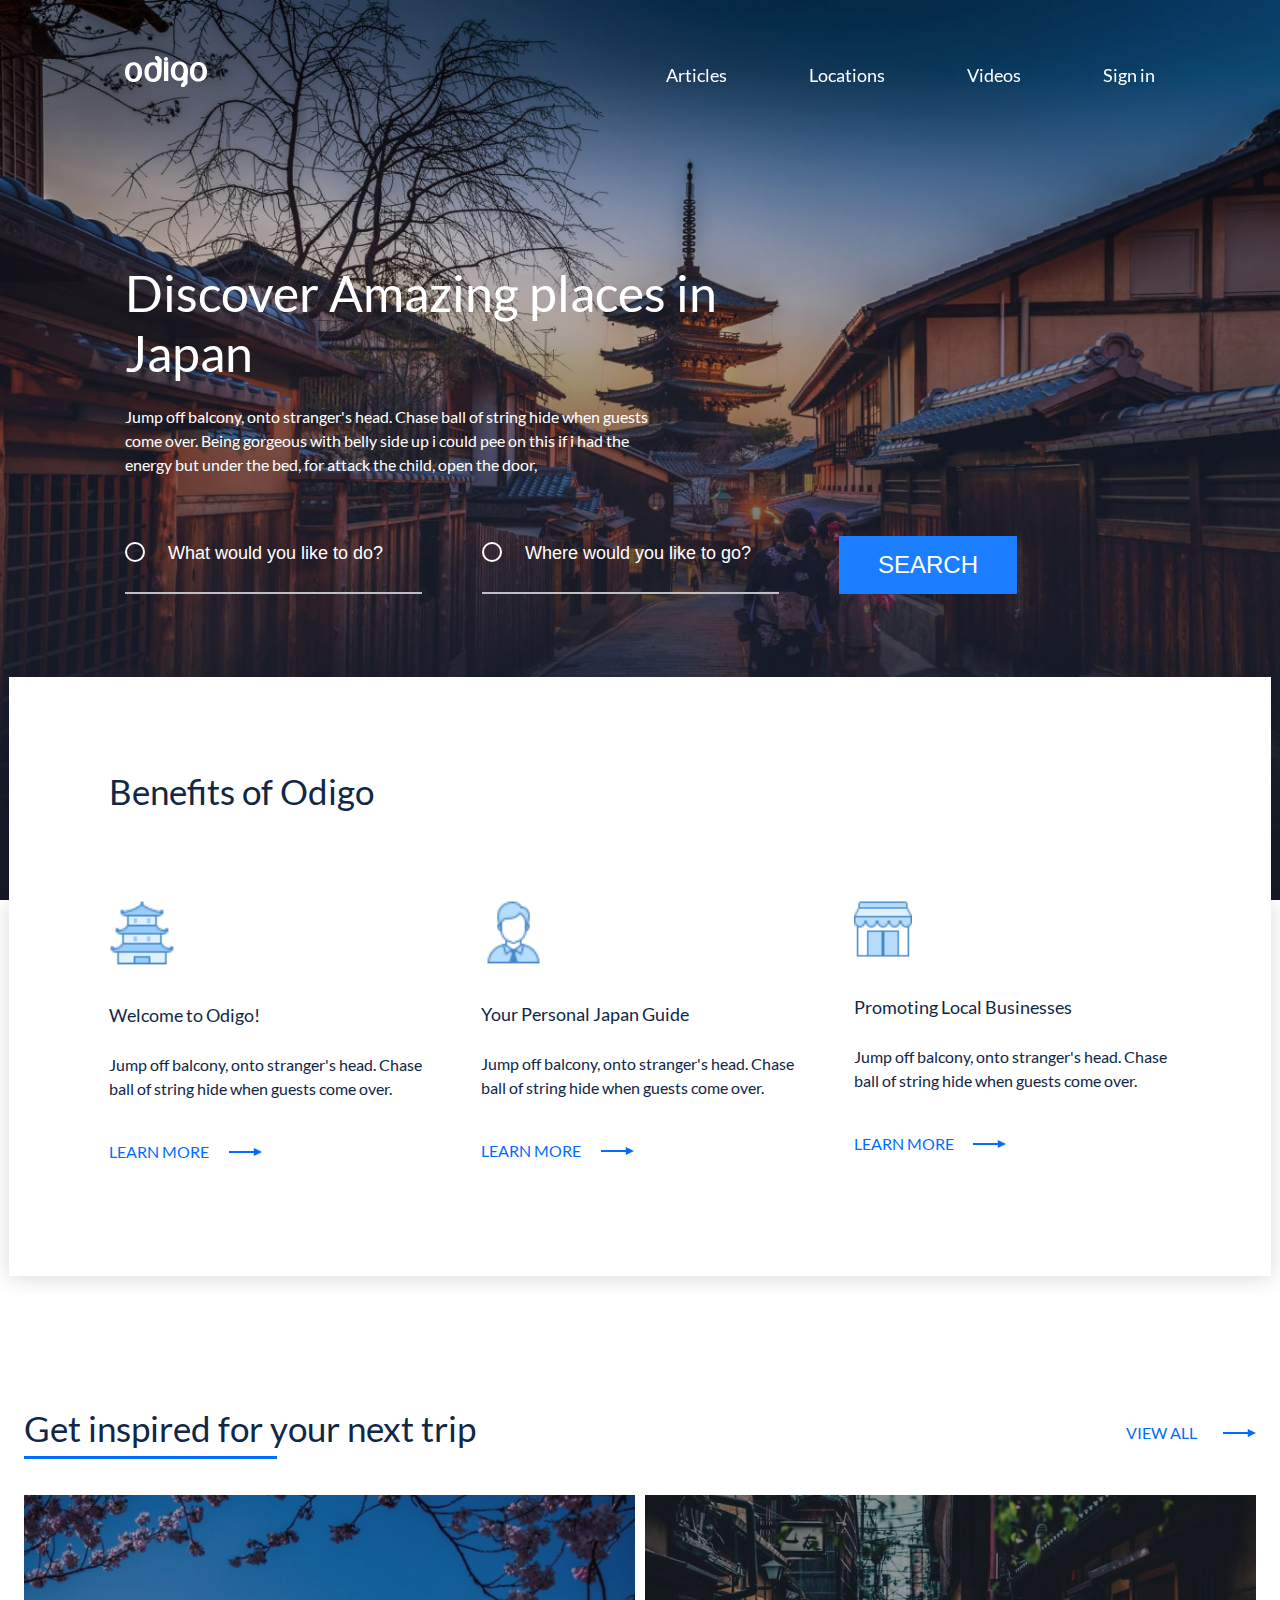
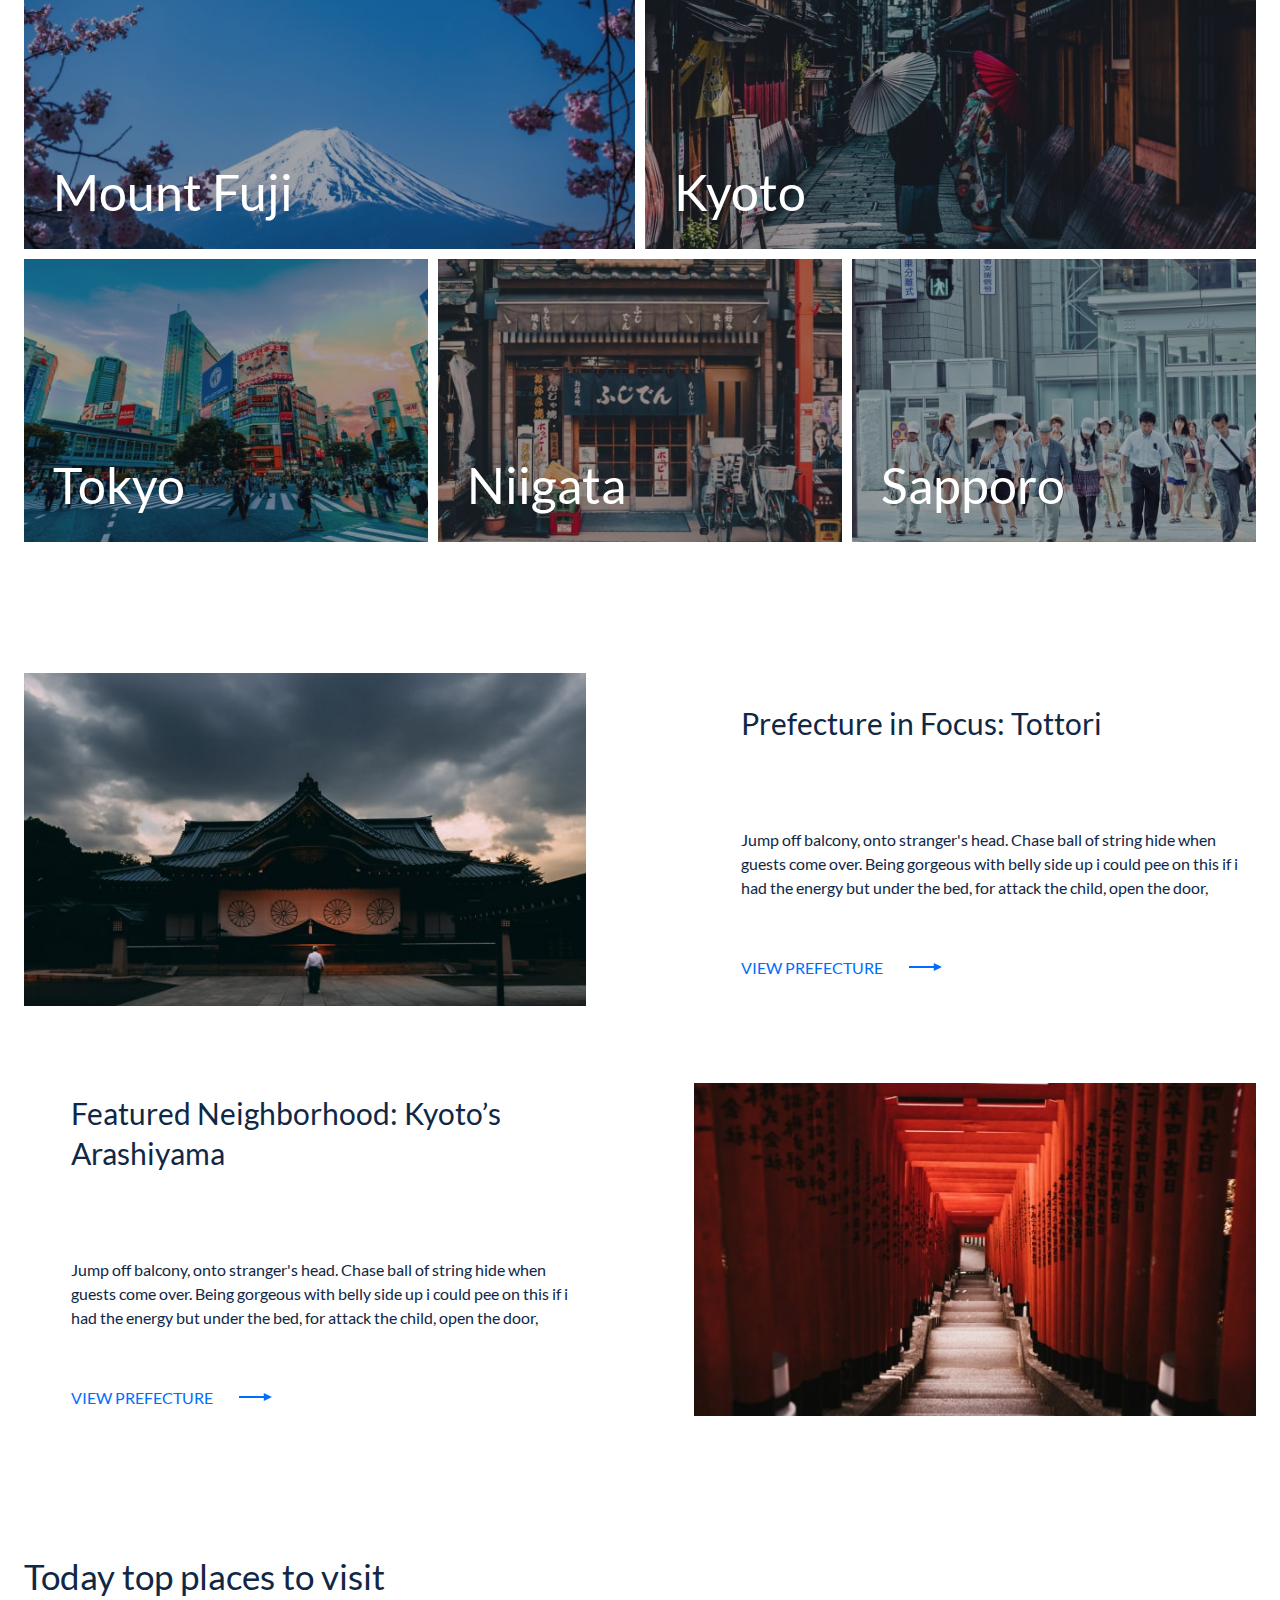
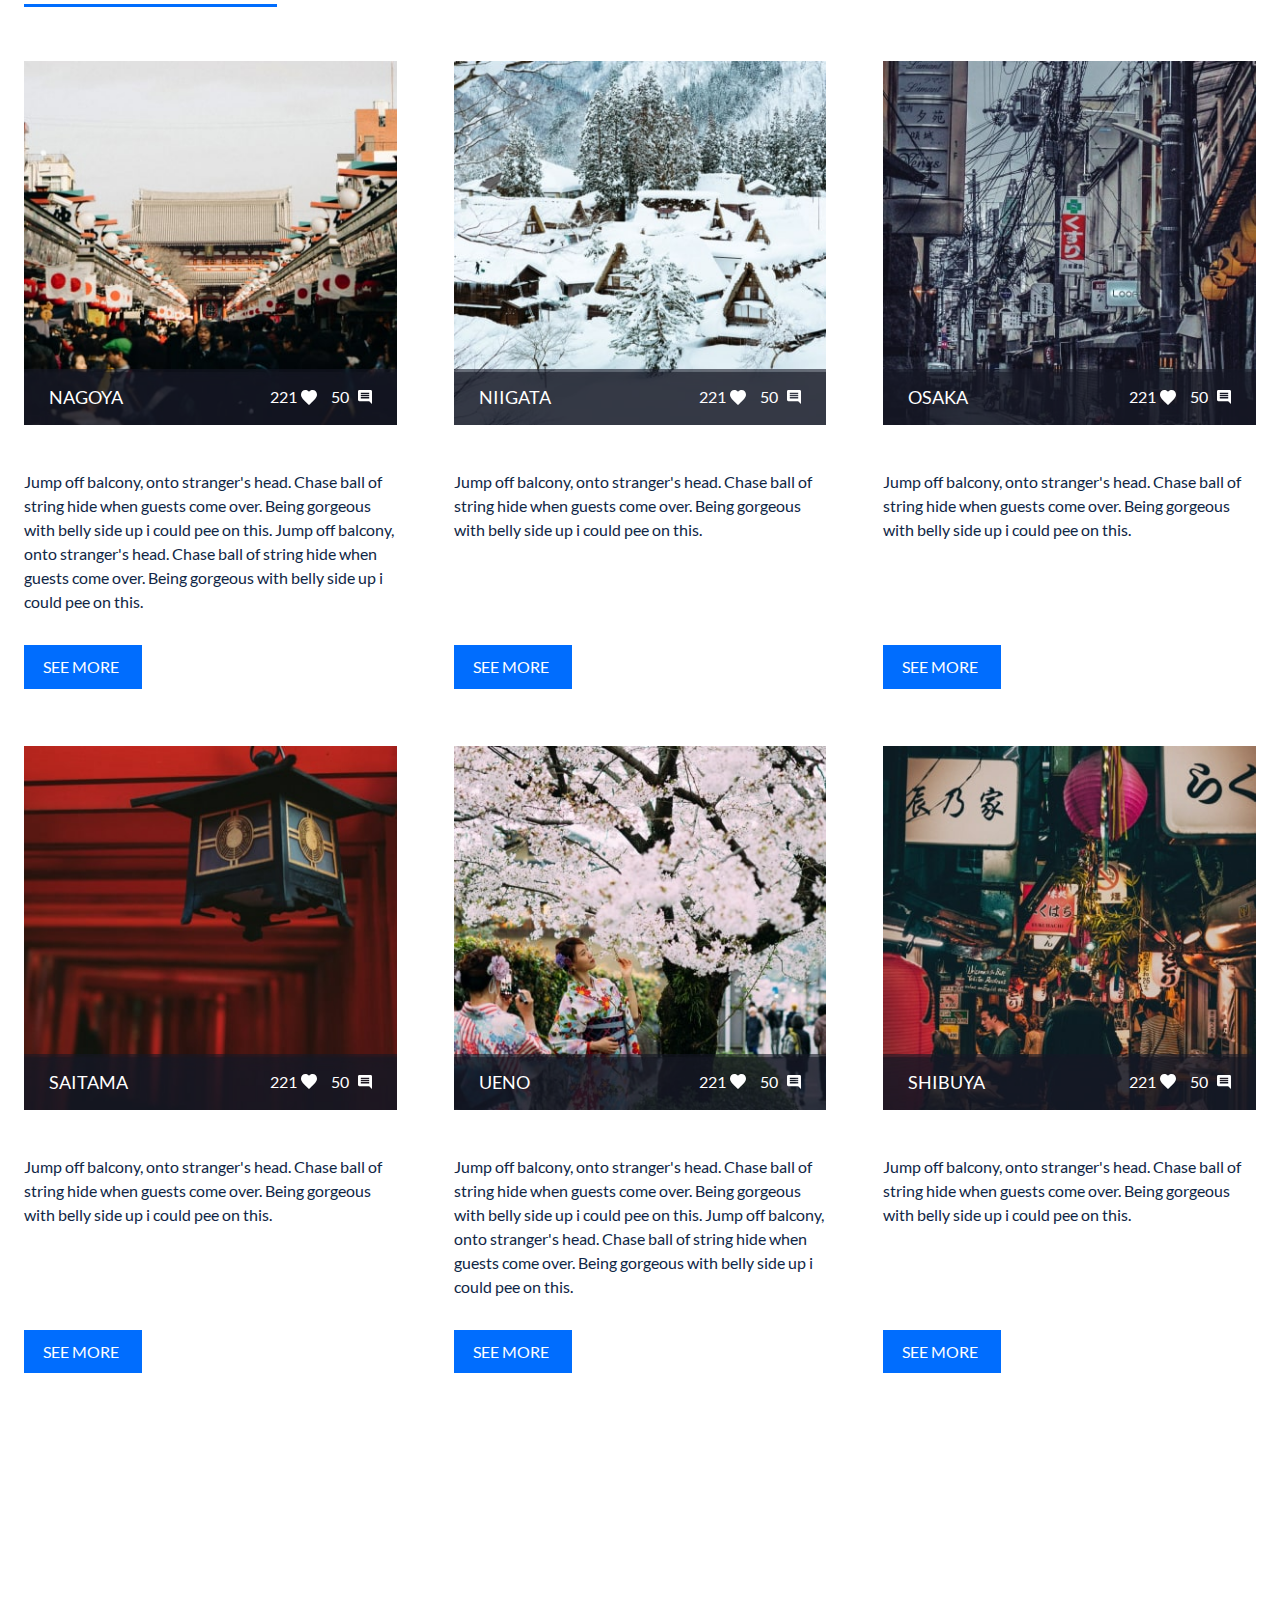
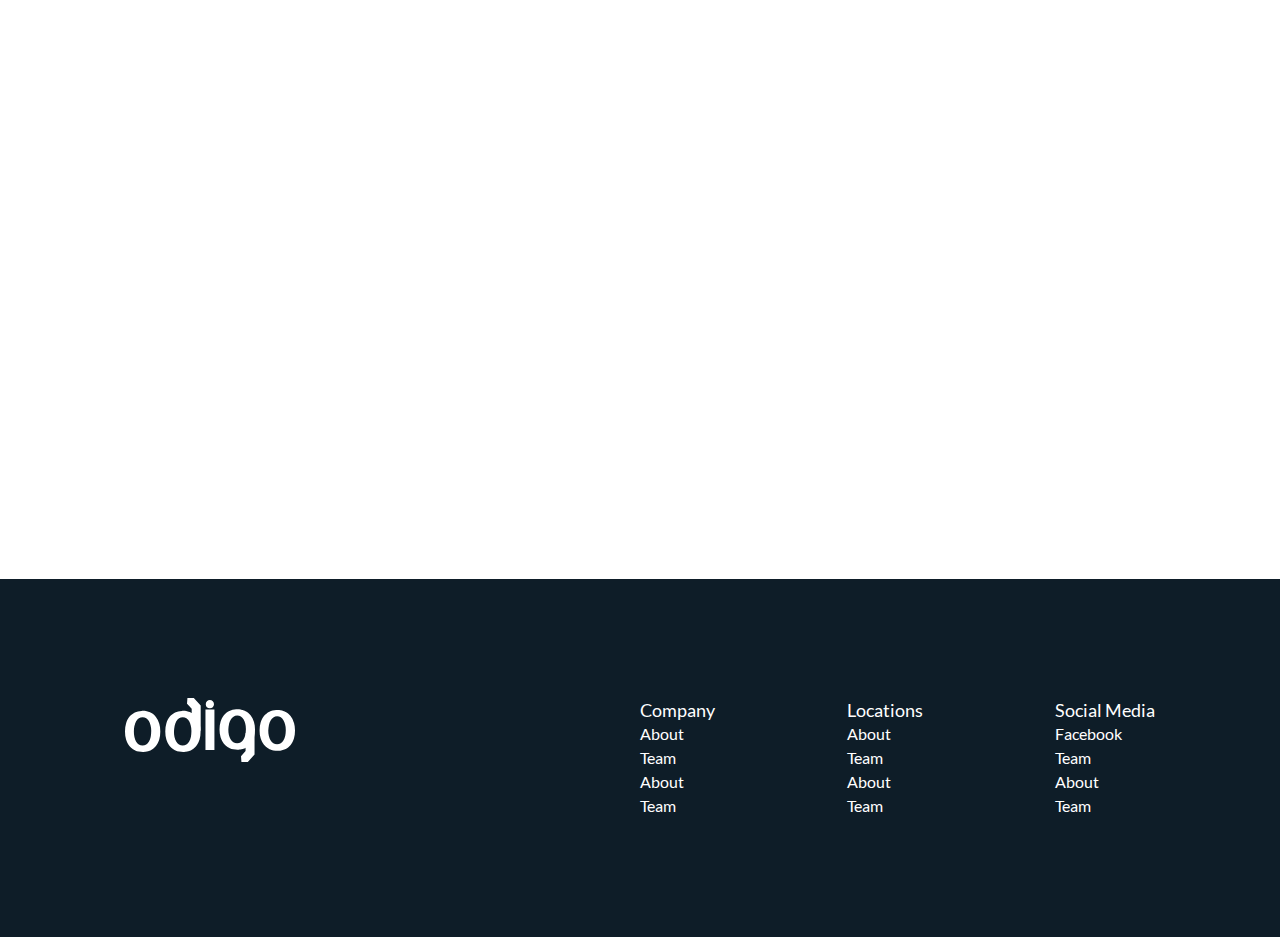
==== index.html @ 53d10616 "first" ====
<!DOCTYPE html>
<html lang="en">
<head>
    <meta charset="UTF-8">
    <meta name="viewport" content="width=device-width, initial-scale=1.0">
    <title>Discover Amazing places in Japan</title>
    <link rel="stylesheet" href="./css/style.css">
</head>
<body>
    <!-- Header start -->
    <header class="header">
        <div class="wrapper">
            <div class="header__wrapper">
                <div class="header__logo">
                    <a href="/" class="header__logo-link">
                        <img src="./img/svg/odigo-logo.svg" alt="Discover Amazing places in Japan" class="header__logo-pic">
                    </a>
                </div>
    
                <nav class="header__nav">
                    <ul class="header__list">
                        <li class="header__item">
                            <a href="#articles" class="header__link js-scroll">Articles</a>
                        </li>
                        <li class="header__item">
                            <a href="#locations" class="header__link js-scroll">Locations</a>
                        </li>
                        <li class="header__item">
                            <a href="#videos" class="header__link js-scroll">Videos</a>
                        </li>
                        <li class="header__item">
                            <a href="#sign-in" class="header__link js-scroll">Sign in</a>
                        </li>
					</ul>
					<div class="header__nav-close">
						<span class="header__nav-close-line"></span>
						<span class="header__nav-close-line"></span>
					</div>
				</nav>
				<div class="header__burger burger">
					<span class="burger__line burger__line_first"></span>
					<span class="burger__line burger__line_second"></span>
					<span class="burger__line burger__line_third"></span>
				</div>
            </div>
        </div>
    </header>
    <!-- Header end -->


    <main class="main">
        <!-- Intro start -->
        <section class="intro" id="sign-in">
            <div class="wrapper">
                <h1 class="intro__title">
                    Discover Amazing places in Japan
                </h1>
                <p class="intro__subtitle">
                    Jump off balcony, onto stranger's head. Chase ball of string hide when guests come over. Being gorgeous with belly side up i could pee on this if i had the energy but under the bed, for attack the child, open the door, 
                </p>
                <form class="search-form">
                    <fieldset class="serach-form__wrap">
                        <p class="search-form__info">
                            <input type="text" name="user-like-to-do" class="search-form__field" placeholder="What would you like to do?">
                            <input type="text" name="user-like-to-do" class="search-form__field" placeholder="Where would you like to go?">
                            <button type="submit" class="search-form__submit">search</button>
                        </p>
                    </fieldset>
                </form>
            </div>
        </section>
        <!-- Intro end -->
        
        <!-- Benefits start -->        
        <section class="benefits">
            <div class="benefits__wrap">
                <h2 class="benefits__title">
                    Benefits of Odigo
                </h2>
                <div class="benefits__cards">
                    <div class="benefits__card">
                        <div class="benefits__card-pic">
                            <img src="./img/svg/church-ico.svg" alt="Welcome to Odigo!" class="benefits__card-thumb">
                        </div>
                        <h3 class="benefits__card-title">
                            Welcome to Odigo!
                        </h3>
                        <p class="benefits__card-desc">
                            Jump off balcony, onto stranger's head. Chase ball of string hide when guests come over.
                        </p>
                        <a href="#!" class="benefits__card-more">
                            LEARN MORE
                        </a>
                    </div>
                    <div class="benefits__card">
                        <div class="benefits__card-pic">
                            <img src="./img/svg/person-ico.svg" alt="Your Personal Japan Guide" class="benefits__card-thumb">
                        </div>
                        <h3 class="benefits__card-title">
                            Your Personal Japan Guide
                        </h3>
                        <p class="benefits__card-desc">
                            Jump off balcony, onto stranger's head. Chase ball of string hide when guests come over.
                        </p>
                        <a href="#!" class="benefits__card-more">
                            LEARN MORE
                        </a>
                    </div>
                    <div class="benefits__card">
                        <div class="benefits__card-pic">
                            <img src="./img/svg/building-ico.svg" alt="Promoting Local Businesses" class="benefits__card-thumb">
                        </div>
                        <h3 class="benefits__card-title">
                                Promoting Local Businesses
                        </h3>
                        <p class="benefits__card-desc">
                                Jump off balcony, onto stranger's head. Chase ball of string hide when guests come over.
                        </p>
                        <a href="#!" class="benefits__card-more">
                            LEARN MORE
                        </a>
                    </div>
                </div>
            </div>
        </section>
        <!-- Benefits end -->   
        
        <!-- Places start -->  
        <section class="places">
            <div class="wrapper-full">
                <div class="places__caption">
                    <h2 class="places__title section-title">
                        Get inspired for your next trip
                    </h2>
                    <a href="#!" class="places__view-all">VIEW ALL</a>
                </div>

                <div class="places__cards">

                    <div class="places__card places__card_size_lg">
                        <img src="./img/place-1-min.jpg" alt="Mount Fuji" class="places__card-pic places__card-pic_size_lg">
                        <h3 class="places__card-title">
                            Mount Fuji
                        </h3>
                        <a href="#!" class="places__card-link"></a>
                    </div>
                    
                    <div class="places__card places__card_size_lg">
                        <img src="./img/place-2-min.jpg" alt="Kyoto" class="places__card-pic places__card-pic_size_lg">
                        <h3 class="places__card-title">
                            Kyoto
                        </h3>
                        <a href="#!" class="places__card-link"></a>
                    </div>

                    <div class="places__card places__card_size_sm">
                        <img src="./img/place-3-min.jpg" alt="Tokyo" class="places__card-pic places__card-pic_size_sm">
                        <h3 class="places__card-title">
                            Tokyo
                        </h3>
                        <a href="#!" class="places__card-link"></a>
                    </div>

                    <div class="places__card places__card_size_sm">
                        <img src="./img/place-4-min.jpg" alt="Niigata" class="places__card-pic places__card-pic_size_sm">
                        <h3 class="places__card-title">
                            Niigata
                        </h3>
                        <a href="#!" class="places__card-link"></a>
                    </div>

                    <div class="places__card places__card_size_sm">
                        <img src="./img/place-5-min.jpg" alt="Sapporo" class="places__card-pic places__card-pic_size_sm">
                        <h3 class="places__card-title">
                            Sapporo
                        </h3>
                        <a href="#!" class="places__card-link"></a>
                    </div>

                </div>
            </div>
        </section>
        <!-- Places end --> 

        <!-- Tours start -->

        <div class="tours" id="articles">
            <div class="wrapper-full">

                <div class="tours__tour tour">
                    <div class="tour__pic">
                        <img src="./img/tour-1-min.jpg" alt="Prefecture in Focus: Tottori" class="tour__thumb">
                    </div>
                    <div class="tour__info">
                        <h3 class="tour__title">
                            Prefecture in Focus: Tottori
                        </h3>
                        <p class="tour__desc">
                            Jump off balcony, onto stranger's head. Chase ball of string hide when guests come over. Being gorgeous with belly side up i could pee on this if i had the energy but under the bed, for attack the child, open the door, 
                        </p>
                        <a href="#!" class="tour__more">VIEW PREFECTURE</a>
                    </div>
                </div>

                <div class="tours__tour tour">
                    <div class="tour__info">
                        <h3 class="tour__title">
                            Featured Neighborhood: Kyoto’s Arashiyama
                        </h3>
                        <p class="tour__desc">
                            Jump off balcony, onto stranger's head. Chase ball of string hide when guests come over. Being gorgeous with belly side up i could pee on this if i had the energy but under the bed, for attack the child, open the door, 
                        </p>
                        <a href="#!" class="tour__more">VIEW PREFECTURE</a>
                    </div>
                    <div class="tour__pic tour__pic_mob-first">
                        <img src="./img/tour-2-min.jpg" alt="Featured Neighborhood: Kyoto’s Arashiyama" class="tour__thumb">
                    </div>
                </div>

            </div>
        </div>

        <!-- Tours start -->

        <!-- Top start -->
        <section class="top" id="locations">
            <div class="wrapper-full">
                <h2 class="top__title section-title">
                    Today top places to visit
                </h2>

                <div class="top__cards">

                    <div class="top__card">
                        <div class="top__card-pic">
                            <img src="./img/top-pic-1-min.jpg" alt="NAGOYA" class="top__card-thumb">
                            <div class="top__card-stats">
                                <h3 class="top__card-title">
                                    NAGOYA
                                </h3>
                                <div class="top__card-likes">
                                    <span class="top__card-likes-value">
                                        221
                                    </span>
                                </div>
                                <div class="top__card-comments">
                                    <span class="top__card-comments-value">
                                        50
                                    </span>
                                </div>
                            </div>
                        </div>
                        <p class="top__card-desc">
                            Jump off balcony, onto stranger's head. Chase ball of string hide when guests come over. Being gorgeous with belly side up i could pee on this.
                            Jump off balcony, onto stranger's head. Chase ball of string hide when guests come over. Being gorgeous with belly side up i could pee on this.
                        </p>
                        <a href="#!" class="top__card-more">SEE MORE</a>
                    </div>

                    <div class="top__card">
                        <div class="top__card-pic">
                            <img src="./img/top-pic-2-min.jpg" alt="NIIGATA" class="top__card-thumb">
                            <div class="top__card-stats">
                                <h3 class="top__card-title">
                                    NIIGATA
                                </h3>
                                <div class="top__card-likes">
                                    <span class="top__card-likes-value">
                                        221
                                    </span>
                                </div>
                                <div class="top__card-comments">
                                    <span class="top__card-comments-value">
                                        50
                                    </span>
                                </div>
                            </div>
                        </div>
                        <p class="top__card-desc">
                            Jump off balcony, onto stranger's head. Chase ball of string hide when guests come over. Being gorgeous with belly side up i could pee on this.
                        </p>
                        <a href="#!" class="top__card-more">SEE MORE</a>
                    </div>

                    <div class="top__card">
                        <div class="top__card-pic">
                            <img src="./img/top-pic-3-min.jpg" alt="OSAKA" class="top__card-thumb">
                            <div class="top__card-stats">
                                <h3 class="top__card-title">
                                    OSAKA
                                </h3>
                                <div class="top__card-likes">
                                    <span class="top__card-likes-value">
                                        221
                                    </span>
                                </div>
                                <div class="top__card-comments">
                                    <span class="top__card-comments-value">
                                        50
                                    </span>
                                </div>
                            </div>
                        </div>
                        <p class="top__card-desc">
                            Jump off balcony, onto stranger's head. Chase ball of string hide when guests come over. Being gorgeous with belly side up i could pee on this.
                        </p>
                        <a href="#!" class="top__card-more">SEE MORE</a>
                    </div>

                    <div class="top__card">
                        <div class="top__card-pic">
                            <img src="./img/top-pic-4-min.jpg" alt="SAITAMA" class="top__card-thumb">
                            <div class="top__card-stats">
                                <h3 class="top__card-title">
                                    SAITAMA
                                </h3>
                                <div class="top__card-likes">
                                    <span class="top__card-likes-value">
                                        221
                                    </span>
                                </div>
                                <div class="top__card-comments">
                                    <span class="top__card-comments-value">
                                        50
                                    </span>
                                </div>
                            </div>
                        </div>
                        <p class="top__card-desc">
                            Jump off balcony, onto stranger's head. Chase ball of string hide when guests come over. Being gorgeous with belly side up i could pee on this.
                        </p>
                        <a href="#!" class="top__card-more">SEE MORE</a>
                    </div>

                    <div class="top__card">
                        <div class="top__card-pic">
                            <img src="./img/top-pic-5-min.jpg" alt="UENO" class="top__card-thumb">
                            <div class="top__card-stats">
                                <h3 class="top__card-title">
                                    UENO
                                </h3>
                                <div class="top__card-likes">
                                    <span class="top__card-likes-value">
                                        221
                                    </span>
                                </div>
                                <div class="top__card-comments">
                                    <span class="top__card-comments-value">
                                        50
                                    </span>
                                </div>
                            </div>
                        </div>
                        <p class="top__card-desc">
                            Jump off balcony, onto stranger's head. Chase ball of string hide when guests come over. Being gorgeous with belly side up i could pee on this.
                            Jump off balcony, onto stranger's head. Chase ball of string hide when guests come over. Being gorgeous with belly side up i could pee on this.
                        </p>
                        <a href="#!" class="top__card-more">SEE MORE</a>
                    </div>

                    <div class="top__card">
                        <div class="top__card-pic">
                            <img src="./img/top-pic-6-min.jpg" alt="SHIBUYA" class="top__card-thumb">
                            <div class="top__card-stats">
                                <h3 class="top__card-title">
                                    SHIBUYA
                                </h3>
                                <div class="top__card-likes">
                                    <span class="top__card-likes-value">
                                        221
                                    </span>
                                </div>
                                <div class="top__card-comments">
                                    <span class="top__card-comments-value">
                                        50
                                    </span>
                                </div>
                            </div>
                        </div>
                        <p class="top__card-desc">
                            Jump off balcony, onto stranger's head. Chase ball of string hide when guests come over. Being gorgeous with belly side up i could pee on this.
                        </p>
                        <a href="#!" class="top__card-more">SEE MORE</a>
                    </div>

                </div>
            </div>
        </section>
        <!-- Top end -->

        <!-- Videos start -->
        <div class="videos" id="videos">
            <div class="videos__wrapper">
                <div class="video__item"></div>
                <iframe class="video__element" src="https://www.youtube.com/embed/URDXZSJZ2ME" allow="accelerometer; autoplay; encrypted-media; gyroscope; picture-in-picture" allowfullscreen></iframe>
            </div>
        </div>
        <!-- Videos end -->
    </main>

    <footer class="footer">
        <div class="wrapper">
            <div class="footer__item">
                <div class="footer__logo">
                    <img src="./img/svg/odigo-logo-footer.svg" alt="Discover Amazing places in Japan" class="footer__logo-pic">
                </div>
                <nav class="footer__nav">
                    <ul class="footerm__menu">
                        <li class="footer__menu-item">
                            <h3 class="footer__menu-title">Company</h3>
                        </li>
                        <li class="footer__menu-item">
                            <a href="#!" class="footer__menu-link">About</a>
                        </li>
                        <li class="footer__menu-item">
                            <a href="#!" class="footer__menu-link">Team</a>
                        </li>
                        <li class="footer__menu-item">
                            <a href="#!" class="footer__menu-link">About</a>
                        </li>
                        <li class="footer__menu-item">
                            <a href="#!" class="footer__menu-link">Team</a>
                        </li>
                    </ul>
                    <ul class="footerm__menu">
                        <li class="footer__menu-item">
                            <h3 class="footer__menu-title">Locations</h3>
                        </li>
                        <li class="footer__menu-item">
                            <a href="#!" class="footer__menu-link">About</a>
                        </li>
                        <li class="footer__menu-item">
                            <a href="#!" class="footer__menu-link">Team</a>
                        </li>
                        <li class="footer__menu-item">
                            <a href="#!" class="footer__menu-link">About</a>
                        </li>
                        <li class="footer__menu-item">
                            <a href="#!" class="footer__menu-link">Team</a>
                        </li>
                    </ul>
                    <ul class="footerm__menu">
                        <li class="footer__menu-item">
                            <h3 class="footer__menu-title">Social Media</h3>
                        </li>
                        <li class="footer__menu-item">
                            <a href="#!" class="footer__menu-link">Facebook</a>
                        </li>
                        <li class="footer__menu-item">
                            <a href="#!" class="footer__menu-link">Team</a>
                        </li>
                        <li class="footer__menu-item">
                            <a href="#!" class="footer__menu-link">About</a>
                        </li>
                        <li class="footer__menu-item">
                            <a href="#!" class="footer__menu-link">Team</a>
                        </li>
                    </ul>
                </nav>
            </div>
        </div>
    </footer>

    <script src="./js/main-es5.min.js"></script>
</body>
</html>
---- css/style.css ----
/* http://meyerweb.com/eric/tools/css/reset/
   v2.0-modified | 20110126
   License: none (public domain)
*/

html, body, div, span, applet, object, iframe,
h1, h2, h3, h4, h5, h6, p, blockquote, pre,
a, abbr, acronym, address, big, cite, code,
del, dfn, em, img, ins, kbd, q, s, samp,
small, strike, strong, sub, sup, tt, var,
b, u, i, center,
dl, dt, dd, ol, ul, li,
fieldset, form, label, legend,
table, caption, tbody, tfoot, thead, tr, th, td,
article, aside, canvas, details, embed,
figure, figcaption, footer, header, hgroup,
menu, nav, output, ruby, section, summary,
time, mark, audio, video {
  margin: 0;
	padding: 0;
	border: 0;
	font-size: 100%;
	font: inherit;
	vertical-align: baseline;
}

/* make sure to set some focus styles for accessibility */
:focus {
    outline: 0;
}

/* HTML5 display-role reset for older browsers */
article, aside, details, figcaption, figure,
footer, header, hgroup, menu, nav, section {
	display: block;
}

body {
	line-height: 1;
}

ol, ul {
	list-style: none;
}

blockquote, q {
	quotes: none;
}

blockquote:before, blockquote:after,
q:before, q:after {
	content: '';
	content: none;
}

table {
	border-collapse: collapse;
	border-spacing: 0;
}

input[type=search]::-webkit-search-cancel-button,
input[type=search]::-webkit-search-decoration,
input[type=search]::-webkit-search-results-button,
input[type=search]::-webkit-search-results-decoration {
    -webkit-appearance: none;
    -moz-appearance: none;
}

input[type=search] {
    -webkit-appearance: none;
    -moz-appearance: none;
    -webkit-box-sizing: content-box;
    box-sizing: content-box;
}

textarea {
    overflow: auto;
    vertical-align: top;
    resize: vertical;
}

/**
 * Correct `inline-block` display not defined in IE 6/7/8/9 and Firefox 3.
 */

audio,
canvas,
video {
    display: inline-block;
    *display: inline;
    *zoom: 1;
    max-width: 100%;
}

/**
 * Prevent modern browsers from displaying `audio` without controls.
 * Remove excess height in iOS 5 devices.
 */

audio:not([controls]) {
    display: none;
    height: 0;
}

/**
 * Address styling not present in IE 7/8/9, Firefox 3, and Safari 4.
 * Known issue: no IE 6 support.
 */

[hidden] {
    display: none;
}

/**
 * 1. Correct text resizing oddly in IE 6/7 when body `font-size` is set using
 *    `em` units.
 * 2. Prevent iOS text size adjust after orientation change, without disabling
 *    user zoom.
 */

html {
    font-size: 100%; /* 1 */
    -webkit-text-size-adjust: 100%; /* 2 */
    -ms-text-size-adjust: 100%; /* 2 */
}

/**
 * Address `outline` inconsistency between Chrome and other browsers.
 */

a:focus {
    outline: thin dotted;
}

/**
 * Improve readability when focused and also mouse hovered in all browsers.
 */

a:active,
a:hover {
    outline: 0;
}

/**
 * 1. Remove border when inside `a` element in IE 6/7/8/9 and Firefox 3.
 * 2. Improve image quality when scaled in IE 7.
 */

img {
    border: 0; /* 1 */
    -ms-interpolation-mode: bicubic; /* 2 */
}

/**
 * Address margin not present in IE 6/7/8/9, Safari 5, and Opera 11.
 */

figure {
    margin: 0;
}

/**
 * Correct margin displayed oddly in IE 6/7.
 */

form {
    margin: 0;
}

/**
 * Define consistent border, margin, and padding.
 */

fieldset {
    border: 1px solid #c0c0c0;
    margin: 0 2px;
    padding: 0.35em 0.625em 0.75em;
}

/**
 * 1. Correct color not being inherited in IE 6/7/8/9.
 * 2. Correct text not wrapping in Firefox 3.
 * 3. Correct alignment displayed oddly in IE 6/7.
 */

legend {
    border: 0; /* 1 */
    padding: 0;
    white-space: normal; /* 2 */
    *margin-left: -7px; /* 3 */
}

/**
 * 1. Correct font size not being inherited in all browsers.
 * 2. Address margins set differently in IE 6/7, Firefox 3+, Safari 5,
 *    and Chrome.
 * 3. Improve appearance and consistency in all browsers.
 */

button,
input,
select,
textarea {
    font-size: 100%; /* 1 */
    margin: 0; /* 2 */
    vertical-align: baseline; /* 3 */
    *vertical-align: middle; /* 3 */
}

/**
 * Address Firefox 3+ setting `line-height` on `input` using `!important` in
 * the UA stylesheet.
 */

button,
input {
    line-height: normal;
}

/**
 * Address inconsistent `text-transform` inheritance for `button` and `select`.
 * All other form control elements do not inherit `text-transform` values.
 * Correct `button` style inheritance in Chrome, Safari 5+, and IE 6+.
 * Correct `select` style inheritance in Firefox 4+ and Opera.
 */

button,
select {
    text-transform: none;
}

/**
 * 1. Avoid the WebKit bug in Android 4.0.* where (2) destroys native `audio`
 *    and `video` controls.
 * 2. Correct inability to style clickable `input` types in iOS.
 * 3. Improve usability and consistency of cursor style between image-type
 *    `input` and others.
 * 4. Remove inner spacing in IE 7 without affecting normal text inputs.
 *    Known issue: inner spacing remains in IE 6.
 */

button,
html input[type="button"], /* 1 */
input[type="reset"],
input[type="submit"] {
    -webkit-appearance: button; /* 2 */
    cursor: pointer; /* 3 */
    *overflow: visible;  /* 4 */
}

/**
 * Re-set default cursor for disabled elements.
 */

button[disabled],
html input[disabled] {
    cursor: default;
}

/**
 * 1. Address box sizing set to content-box in IE 8/9.
 * 2. Remove excess padding in IE 8/9.
 * 3. Remove excess padding in IE 7.
 *    Known issue: excess padding remains in IE 6.
 */

input[type="checkbox"],
input[type="radio"] {
    -webkit-box-sizing: border-box;
            box-sizing: border-box; /* 1 */
    padding: 0; /* 2 */
    *height: 13px; /* 3 */
    *width: 13px; /* 3 */
}

/**
 * 1. Address `appearance` set to `searchfield` in Safari 5 and Chrome.
 * 2. Address `box-sizing` set to `border-box` in Safari 5 and Chrome
 *    (include `-moz` to future-proof).
 */

input[type="search"] {
    -webkit-appearance: textfield; /* 1 */
    -webkit-box-sizing: content-box; /* 2 */
    box-sizing: content-box;
}

/**
 * Remove inner padding and search cancel button in Safari 5 and Chrome
 * on OS X.
 */

input[type="search"]::-webkit-search-cancel-button,
input[type="search"]::-webkit-search-decoration {
    -webkit-appearance: none;
}

/**
 * Remove inner padding and border in Firefox 3+.
 */

button::-moz-focus-inner,
input::-moz-focus-inner {
    border: 0;
    padding: 0;
}

/**
 * 1. Remove default vertical scrollbar in IE 6/7/8/9.
 * 2. Improve readability and alignment in all browsers.
 */

textarea {
    overflow: auto; /* 1 */
    vertical-align: top; /* 2 */
}

/**
 * Remove most spacing between table cells.
 */

table {
    border-collapse: collapse;
    border-spacing: 0;
}

html,
button,
input,
select,
textarea {
    color: #222;
}


::-moz-selection {
    background: #b3d4fc;
    text-shadow: none;
}

::selection {
    background: #b3d4fc;
    text-shadow: none;
}

img {
    vertical-align: middle;
}

fieldset {
    border: 0;
    margin: 0;
    padding: 0;
}

textarea {
    resize: vertical;
}

.chromeframe {
    margin: 0.2em 0;
    background: #ccc;
    color: #000;
    padding: 0.2em 0;
}

/* lato-regular - latin */
@font-face {
    font-family: 'Lato';
    font-style: normal;
    font-weight: 400;
    src: local('Lato Regular'), local('Lato-Regular'),
         url('../fonts/lato-v15-latin-regular.woff2') format('woff2'), /* Chrome 26+, Opera 23+, Firefox 39+ */
         url('../fonts/lato-v15-latin-regular.woff') format('woff'); /* Chrome 6+, Firefox 3.6+, IE 9+, Safari 5.1+ */
  }
  /* lato-700 - latin */
  @font-face {
    font-family: 'Lato';
    font-style: normal;
    font-weight: 700;
    src: local('Lato Bold'), local('Lato-Bold'),
         url('../fonts/lato-v15-latin-700.woff2') format('woff2'), /* Chrome 26+, Opera 23+, Firefox 39+ */
         url('../fonts/lato-v15-latin-700.woff') format('woff'); /* Chrome 6+, Firefox 3.6+, IE 9+, Safari 5.1+ */
  }
  /* lato-900 - latin */
  @font-face {
    font-family: 'Lato';
    font-style: normal;
    font-weight: 900;
    src: local('Lato Black'), local('Lato-Black'),
         url('../fonts/lato-v15-latin-900.woff2') format('woff2'), /* Chrome 26+, Opera 23+, Firefox 39+ */
         url('../fonts/lato-v15-latin-900.woff') format('woff'); /* Chrome 6+, Firefox 3.6+, IE 9+, Safari 5.1+ */
  }
html{
    -webkit-box-sizing: border-box;
            box-sizing: border-box;
}
*, *::before, *::after{
    -webkit-box-sizing: inherit;
            box-sizing: inherit;
}

body{
    font-family: 'Lato';
    font-style: normal;
    font-size: 16px;
    line-height: 1.2;
    font-weight: normal;
    color: #102746;
}

img{
    max-width: 100%;
    height: auto;
}

.wrapper{
    max-width: 1060px;
    margin: 0 auto;
    padding: 0 15px;
}

.wrapper-full{
    max-width: 1262px;
    margin: 0 auto;
    padding: 0 15px;
}

.section-title{
    font-weight: 500;
    font-size: 35px;
    line-height: 42px;
    position: relative;
    padding-bottom: 10px;
}

.section-title::after{
    display: block;
    content: '';
    width: 253px;
    height: 3px;
    background-color: #006DFE;
    position: absolute;
    bottom: 0;
    left: 0;
}

/* Header styles start */

.header{
    position: fixed;
    top: 0;
    left: 0;
    width: 100%;
    -webkit-transition: .2s linear;
    -o-transition: .2s linear;
    transition: .2s linear;
    padding-bottom: 20px;
    z-index: 999;
}
.header_active{
    background: #0E1D28;
}
.header__wrapper{
    display: -webkit-box;
    display: -ms-flexbox;
    display: flex;
    -ms-flex-wrap: wrap;
        flex-wrap: wrap;
    -webkit-box-align: end;
        -ms-flex-align: end;
            align-items: flex-end;
    -webkit-box-pack: justify;
        -ms-flex-pack: justify;
            justify-content: space-between;
    padding-top: 56px;
}
.header__list{
    display: -webkit-box;
    display: -ms-flexbox;
    display: flex;
    -ms-flex-wrap: wrap;
        flex-wrap: wrap;
}
.header__item{
    margin-right: 82px;
}
.header__item:last-child{
    margin-right: 0;
}
.header__link{
    font-size: 18px;
    line-height: 24px;
    color: white;
    text-decoration: none;
}
.header__link:hover, .header__link:focus, .header__link:active{
    opacity: .75;
}

.header__burger{
    display: none;
    width: 40px;
    height: 28px;
    position: relative;
}

.burger__line{
    display: block;
    width: 100%;
    height: 2px;
    background-color: #fff;
    position: absolute;
    left: 0;
}

.burger__line_first{
    top: 0;
}

.burger__line_second{
    top: 50%;
    -webkit-transform: translateY(-50%);
        -ms-transform: translateY(-50%);
            transform: translateY(-50%);
}

.burger__line_third{
    bottom: 0;
}

/* Header styles end */



/* Intro styles start */

.intro{
    min-height: 100vh;
    background: url(../img/intro-bg-min.jpg) no-repeat center;
    background-size: cover;
    padding-top: 263px;
    padding-bottom: 223px;
}

.intro__title{
    max-width: 619px;
    font-weight: 500;
    font-size: 50px;
    line-height: 60px;
    color: white;
    margin-bottom: 22px;
}

.intro__subtitle{
    max-width: 546px;
    color: white;
    font-size: 16px;
    line-height: 24px;
    margin-bottom: 59px;
}

.search-form__info{
    display: -webkit-box;
    display: -ms-flexbox;
    display: flex;
    -ms-flex-wrap: wrap;
        flex-wrap: wrap;
}

.search-form__field{
    width: 297px;
    background: transparent url(../img/svg/circle-ico.svg) no-repeat left 6px;
    background-size: 20px;
    border: 0;
    border-bottom: 2px solid #BFC0C5;
    margin-right: 60px;
    padding-left: 43px;
    padding-bottom: 22px;
    font-weight: 500;
    font-size: 18px;
    color: #fff;
}

.search-form__field::-webkit-input-placeholder{
    font-weight: 500;
    font-size: 18px;
    color: #fff;
}

.search-form__field::-moz-placeholder{
    font-weight: 500;
    font-size: 18px;
    color: #fff;
}

.search-form__field:-ms-input-placeholder{
    font-weight: 500;
    font-size: 18px;
    color: #fff;
}

.search-form__field::-ms-input-placeholder{
    font-weight: 500;
    font-size: 18px;
    color: #fff;
}

.search-form__field::placeholder{
    font-weight: 500;
    font-size: 18px;
    color: #fff;
}

.search-form__submit{
    padding: 15px 39px;
    text-transform: uppercase;
    font-weight: 500;
    font-size: 24px;
    color: white;
    background: #1B7DFF;
    border: 0;
}

.search-form__submit:hover, .search-form__submit:focus, .search-form__submit:active{
    background: #0e66da;
}

/* Intro styles end */



/* Benefits styles start */

.benefits{
    margin-bottom: 131px;
}

.benefits__wrap{
    max-width: 1262px;
    background-color: #fff;
    margin: 0 auto;
    -webkit-box-shadow: 0px 2px 20px rgba(21, 24, 36, 0.15993);
            box-shadow: 0px 2px 20px rgba(21, 24, 36, 0.15993);
    position: relative;
}

.benefits__title{
    width: 100%;
    font-weight: 500;
    font-size: 35px;
    line-height: 42px;
    padding: 93px 100px 88px 100px;
    position: absolute;
    top: 0;
    left: 0;
    -webkit-transform: translateY(-100%);
        -ms-transform: translateY(-100%);
            transform: translateY(-100%);
    background-color: #fff;
}

.benefits__cards{
    display: -ms-grid;
    display: grid;
    -ms-grid-columns: 1fr 55px 1fr 55px 1fr;
    grid-template-columns: repeat(3, 1fr);
    column-gap: 55px;
    padding: 0 100px;
}

.benefits__card{
    -ms-grid-column-span: 1;
    grid-column: span 1;
    margin-bottom: 112px;
}

.benefits__card-pic{
    max-width: 66px;
    margin-bottom: 37px;
}
.benefits__card-thumb{
    display: block;
}

.benefits__card-title{
    font-weight: 500;
    font-size: 18px;
    line-height: 24px;
    margin-bottom: 26px;
}

.benefits__card-desc{
    font-size: 16px;
    line-height: 24px;
    margin-bottom: 39px;
}

.benefits__card-more{
    display: inline-block;
    padding-right: 59px;
    font-size: 16px;
    line-height: 24px;
    color: #006DFE;
    text-decoration: none;
    background: url(../img/svg/arrow-right-ico.svg) no-repeat 95% center;
    -webkit-transition: .2s all;
    -o-transition: .2s all;
    transition: .2s all;
}

.benefits__card-more:hover, .benefits__card-more:focus{
    background: url(../img/svg/arrow-right-ico.svg) no-repeat right center;
}

/* Benefits styles end */


/* Places styles start */

.places{
    margin-bottom: 131px;
}

.places__caption{
    display: -webkit-box;
    display: -ms-flexbox;
    display: flex;
    -ms-flex-wrap: wrap;
        flex-wrap: wrap;
    -webkit-box-align: center;
        -ms-flex-align: center;
            align-items: center;
    -webkit-box-pack: justify;
        -ms-flex-pack: justify;
            justify-content: space-between;
    margin-bottom: 36px;
}

.places__title{
    margin-right: 15px;
}

.places__view-all{
    font-size: 16px;
    color: #006DFE;
    text-decoration: none;
    padding-right: 59px;
    background: url(../img/svg/arrow-right-ico.svg) no-repeat right center;
}

.places__view-all:hover, .places__view-all:focus{
    opacity: .65;
}

.places__cards{
    display: -ms-grid;
    display: grid;
    -ms-grid-columns: 1fr 10px 1fr 10px 1fr 10px 1fr 10px 1fr 10px 1fr;
    grid-template-columns: repeat(6, 1fr);
    column-gap: 10px;
    row-gap: 10px;
}

.places__card{
    position: relative;
    overflow: hidden;
}

.places__card::after{
    display: block;
    content: '';
    width: 100%;
    height: 100%;
    background-color: rgba(21, 24, 36, 0.4);
    position: absolute;
    top: 0;
    left: 0;
    z-index: 2;
}

.places__card:hover .places__card-pic{
    -webkit-transform: scale(1.05);
        -ms-transform: scale(1.05);
            transform: scale(1.05);
}

.places__card-title{
    font-size: 50px;
    line-height: 60px;
    color: white;
    position: absolute;
    bottom: 27px;
    left: 29px;
    z-index: 3;
}

.places__card_size_lg{
    -ms-grid-column-span: 3;
    grid-column: span 3;
}

.places__card_size_sm{
    -ms-grid-column-span: 2;
    grid-column: span 2;
}

.places__card-pic{
    width: 100%;
    -webkit-transition: .15s all;
    -o-transition: .15s all;
    transition: .15s all;
}

.places__card-pic_size_lg{
    height: 354px;
    -o-object-fit: cover;
       object-fit: cover;
}

.places__card-pic_size_sm{
    height: 283px;
    -o-object-fit: cover;
       object-fit: cover;
}

.places__card-link{
    position: absolute;
    top: 0;
    left: 0;
    width: 100%;
    height: 100%;
    z-index: 4;
}

/* Places styles end */

/* Tours styles start */

.tours{
    margin-bottom: 139px;
}

.tours__tour{
    display: -ms-grid;
    display: grid;
    -ms-grid-columns: 1fr 108px 1fr;
    grid-template-columns: repeat(2, 1fr);
    column-gap: 108px; 
    -webkit-box-align: center; 
        -ms-flex-align: center; 
            align-items: center;
    margin-bottom: 77px;
}

.tour__info{
    padding-left: 47px;
}

.tour__title{
    font-weight: 500;
    font-size: 30px;
    line-height: 40px;
    margin-bottom: 85px;
}

.tour__desc{
    font-size: 16px;
    line-height: 24px;
    margin-bottom: 58px;
}

.tour__more{
    font-size: 16px;
    color: #006DFE;
    text-decoration: none;
    padding-right: 59px;
    background: url(../img/svg/arrow-right-ico.svg) no-repeat right center;
}

.tour__more:hover, .tour__more:focus{
    opacity: .65;
}

/* Tours styles end */

/* Top places styles start */

.top{
    margin-bottom: 86px;
}
.top__title{
    margin-bottom: 54px;
}

.top__cards{
    display: -ms-grid;
    display: grid;
    -ms-grid-columns: 1fr 57px 1fr 57px 1fr 57px 1fr 57px 1fr 57px 1fr;
    grid-template-columns: repeat(6, 1fr);
    column-gap: 57px;
    row-gap: 57px;
}

.top__card-pic{
    position: relative;
    margin-bottom: 45px;
}

.top__card{
    display: -webkit-box;
    display: -ms-flexbox;
    display: flex;
    -webkit-box-orient: vertical;
    -webkit-box-direction: normal;
        -ms-flex-direction: column;
            flex-direction: column;
    -ms-grid-column-span: 2;
    grid-column: span 2;
}

.top__card-stats{
    display: -webkit-box;
    display: -ms-flexbox;
    display: flex;
    -ms-flex-wrap: wrap;
        flex-wrap: wrap;
    -webkit-box-align: center;
        -ms-flex-align: center;
            align-items: center;
    -webkit-box-pack: end;
        -ms-flex-pack: end;
            justify-content: flex-end;
    position: absolute;
    bottom: 0;
    left: 0;
    width: 100%;
    background: rgba(21, 24, 36, 0.6);
    padding: 16px 25px;
}

.top__card-title{
    font-weight: 500;
    font-size: 18px;
    line-height: 24px;
    color: #fff;
    margin: 0 auto 0 0 ;
}

.top__card-likes{
    font-weight: 500;
    font-size: 16px;
    line-height: 24px;
    color: #fff;
    padding-right: 20px;
    background: url(../img/svg/heart-ico.svg) no-repeat right;
    margin-right: 14px;
}

.top__card-comments{
    font-weight: 500;
    font-size: 16px;
    line-height: 24px;
    color: #fff;
    padding-right: 23px;
    background: url(../img/svg/comment-ico.svg) no-repeat right;
}

.top__card-desc{
    font-size: 16px;
    line-height: 24px;
    margin-bottom: 31px;
}

.top__card-more{
    width: 118px;
    padding: 12px 19px;
    background: #006DFE;
    text-decoration: none;
    color: #fff;
    font-size: 16px;
    margin: auto 0 0 0 ;
}

.top__card-more:hover, .top__card-more:focus, .top__card-more:active{
    background: #0e66da;
}

/* Top places styles end */

/* Videos styles start */

.videos{
    width: 100%;
}

.videos__wrapper{
    max-width: 1440px;
    margin: 0 auto;
    position: relative;
}

.video__item{
    padding-top: 56.25%;
}

.video__element{
    position: absolute;
    top: 0;
    left: 0;
    width: 100%;
    height: 100%;
}

/* Videos styles end */

/* Footer styles start */

.footer{
    background: #0E1D28;
    padding: 119px 0;
}

.footer__item{
    display: -webkit-box;
    display: -ms-flexbox;
    display: flex;
    -ms-flex-wrap: wrap;
        flex-wrap: wrap;
}

.footer__logo{
    width: 50%;
}

.footer__nav{
    display: -webkit-box;
    display: -ms-flexbox;
    display: flex;
    -ms-flex-wrap: wrap;
        flex-wrap: wrap;
    -webkit-box-pack: justify;
        -ms-flex-pack: justify;
            justify-content: space-between;
    width: 50%;
}

.footer__menu-title{
    color: white;
    font-weight: 500;
    font-size: 18px;
    line-height: 24px;
}

.footer__menu-link{
    color: white;
    text-decoration: none;
    font-weight: normal;
    font-size: 16px;
    line-height: 24px;
}

.footer__menu-link:hover, .footer__menu-link:focus, .footer__menu-link:active{
    opacity: .75;
}

/* Footer styles end */


/* Media start */

@media screen and (max-width: 960px) {
    .benefits {
        margin-bottom: 75px;
    }
    .benefits__card {
        margin-bottom: 60px;
    }
    .search-form__field {
        margin-bottom: 25px;
    }
    .benefits__cards {
        padding: 0 15px;
        column-gap: 35px;
    }
    .benefits__title {
        padding: 55px 15px;
    }
    .benefits__wrap {
        -webkit-box-shadow: none;
                box-shadow: none;
    }
    .places__card_size_lg {
        -ms-grid-column-span: 6;
        grid-column: span 6;
    }
    .places__card_size_sm {
        -ms-grid-column-span: 6;
        grid-column: span 6;
    }
    .tours__tour {
        column-gap: 35px;
    }
    .tour__info {
        padding-left: 0;
    }
    .tour__title {
        margin-bottom: 15px;
    }
    .tour__desc {
        margin-bottom: 15px;
    }
    .top__cards {
        column-gap: 25px;
        row-gap: 55px;
    }
    .top__card {
        -ms-grid-column-span: 3;
        grid-column: span 3;
    }
    .top__card-pic {
        margin-bottom: 25px;
    }
    .footer {
        padding: 60px 0;
    }
}

@media screen and (max-width: 767px) {
    .section-title {
        margin-bottom: 25px;
    }
    .section-title::after {
        width: 78px;
    }
    .header__burger {
        display: block;
    }
    .header__wrapper {
        padding-top: 28px;
    }
    .header__nav{
        width: 100%;
        height: 100%;
        position: fixed;
        top: 0;
        left: 0;
        background-color: #000;
        z-index: 10;
        padding: 75px;
        -webkit-transform: translateX(100%);
            -ms-transform: translateX(100%);
                transform: translateX(100%);
        -webkit-transition: .2s all linear;
        -o-transition: .2s all linear;
        transition: .2s all linear;
    }
    .header__nav_active{
        -webkit-transform: translateX(0);
            -ms-transform: translateX(0);
                transform: translateX(0);
    }
    .header__item{
        width: 100%;
        margin-right: 0;
        margin-bottom: 30px;
    }
    .header__item:last-child{
        margin-bottom: 0;
    }
    .header__link{
        font-size: 42px;
        line-height: 48px;
    }
    .header__nav-close{
        width: 40px;
        height: 40px;
        position: absolute;
        top: 20px;
        right: 20px;
        z-index: 11;
    }
    .header__nav-close-line{
        display: block;
        width: 100%;
        height: 2px;
        background-color: #fff;
        position: absolute;
        top: 50%;
    }
    .header__nav-close-line:first-child{
        -webkit-transform: translateY(-50%) rotate(45deg);
            -ms-transform: translateY(-50%) rotate(45deg);
                transform: translateY(-50%) rotate(45deg);
    }
    .header__nav-close-line:last-child{
        -webkit-transform: translateY(-50%) rotate(-45deg);
            -ms-transform: translateY(-50%) rotate(-45deg);
                transform: translateY(-50%) rotate(-45deg);
    }
    .intro {
        padding-top: 125px;
    }
    .intro__title {
        font-size: 32px;
        line-height: 48px;
    }
    .intro__subtitle {
        font-size: 14px;
    }
    .search-form__field{
        width: 100%;
        margin-right: 0;
        padding-bottom: 12px;
        background: transparent url(../img/svg/circle-ico.svg) no-repeat left 2px;
    }
    .search-form__field::-webkit-input-placeholder{
        font-size: 16px;
    }
    .search-form__field::-moz-placeholder{
        font-size: 16px;
    }
    .search-form__field:-ms-input-placeholder{
        font-size: 16px;
    }
    .search-form__field::-ms-input-placeholder{
        font-size: 16px;
    }
    .search-form__field::placeholder{
        font-size: 16px;
    }
    .search-form__submit {
        width: 100%;
    }

    .benefits{
        margin-bottom: 36px;
    }
    .benefits__card {
        -ms-grid-column-span: 3;
        grid-column: span 3;
        margin-bottom: 40px;
    }
    .benefits__card-pic {
        margin-bottom: 20px;
    }
    .benefits__card-title {
        margin-bottom: 12px;
    }
    .benefits__card-desc {
        margin-bottom: 20px;
    }
    .places {
        margin-bottom: 76px;
    }
    .places__card-pic_size_lg, .places__card-pic_size_sm {
        height: 230px;
    }
    .places__view-all {
        margin-bottom: 25px;
    }
    .places__caption{
        margin-bottom: 0;
    }
    .tours {
        margin-bottom: 76px;
    }
    .tour__pic, .tour__info {
        -ms-grid-column-span: 2;
        grid-column: span 2;
    }
    .tour__pic {
        margin-bottom: 12px;
    }
    .tour__pic_mob-first {
        -ms-grid-row: -1;
            grid-row-start: -1;
    }
    .tours__tour {
        margin-bottom: 50px;
    }
    .top {
        margin-bottom: 76px;
    }
    .top__card {
        -ms-grid-column-span: 6;
        grid-column: span 6;
    }
    .top__card-stats {
        max-width: 386px;
    }
    .top__card-desc {
        margin-bottom: 15px;
    }
    .footer__logo {
        width: 100%;
        margin-bottom: 24px;
    }
    .footer__nav {
        width: 100%;
    }
    .footerm__menu {
        width: 50%;
        margin-bottom: 24px;
    }
}

@media screen and (max-width: 500px) {
    .header__nav {
        padding: 75px 30px;
    }
}



/* Media end */
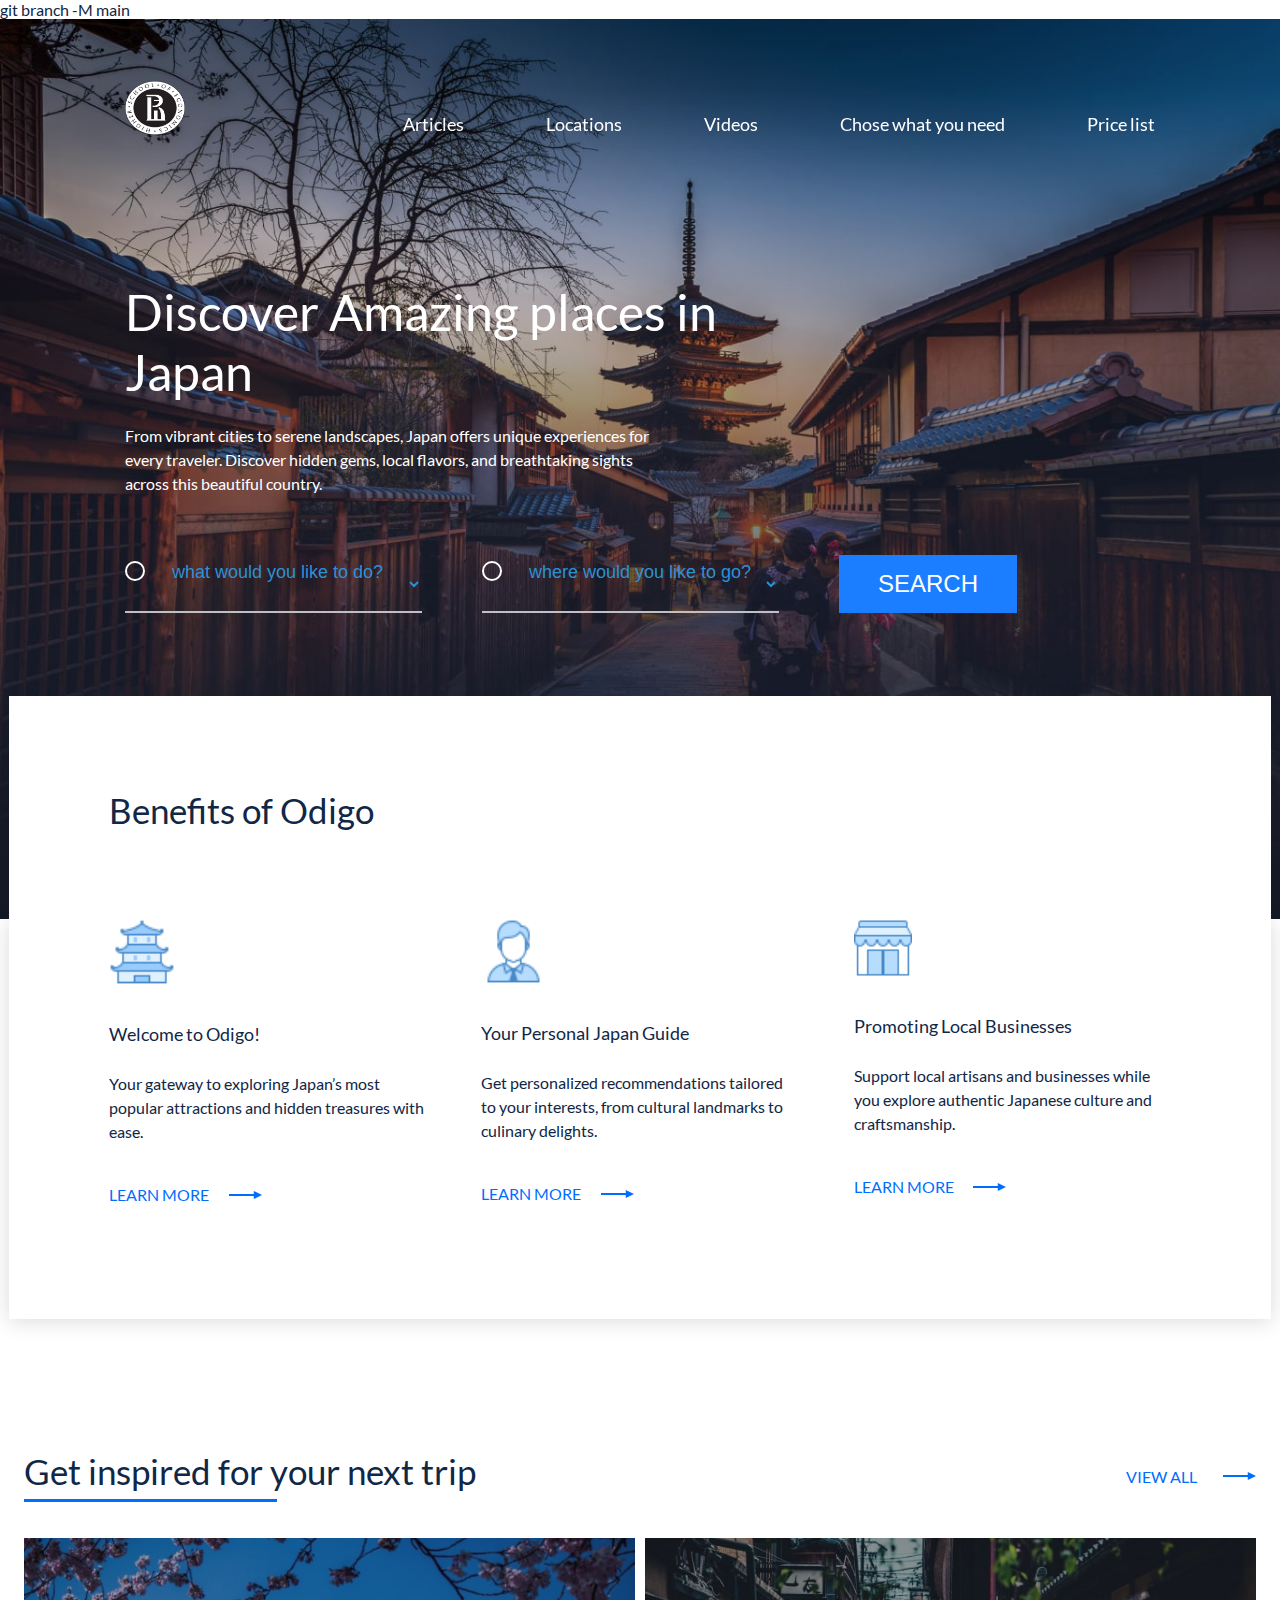
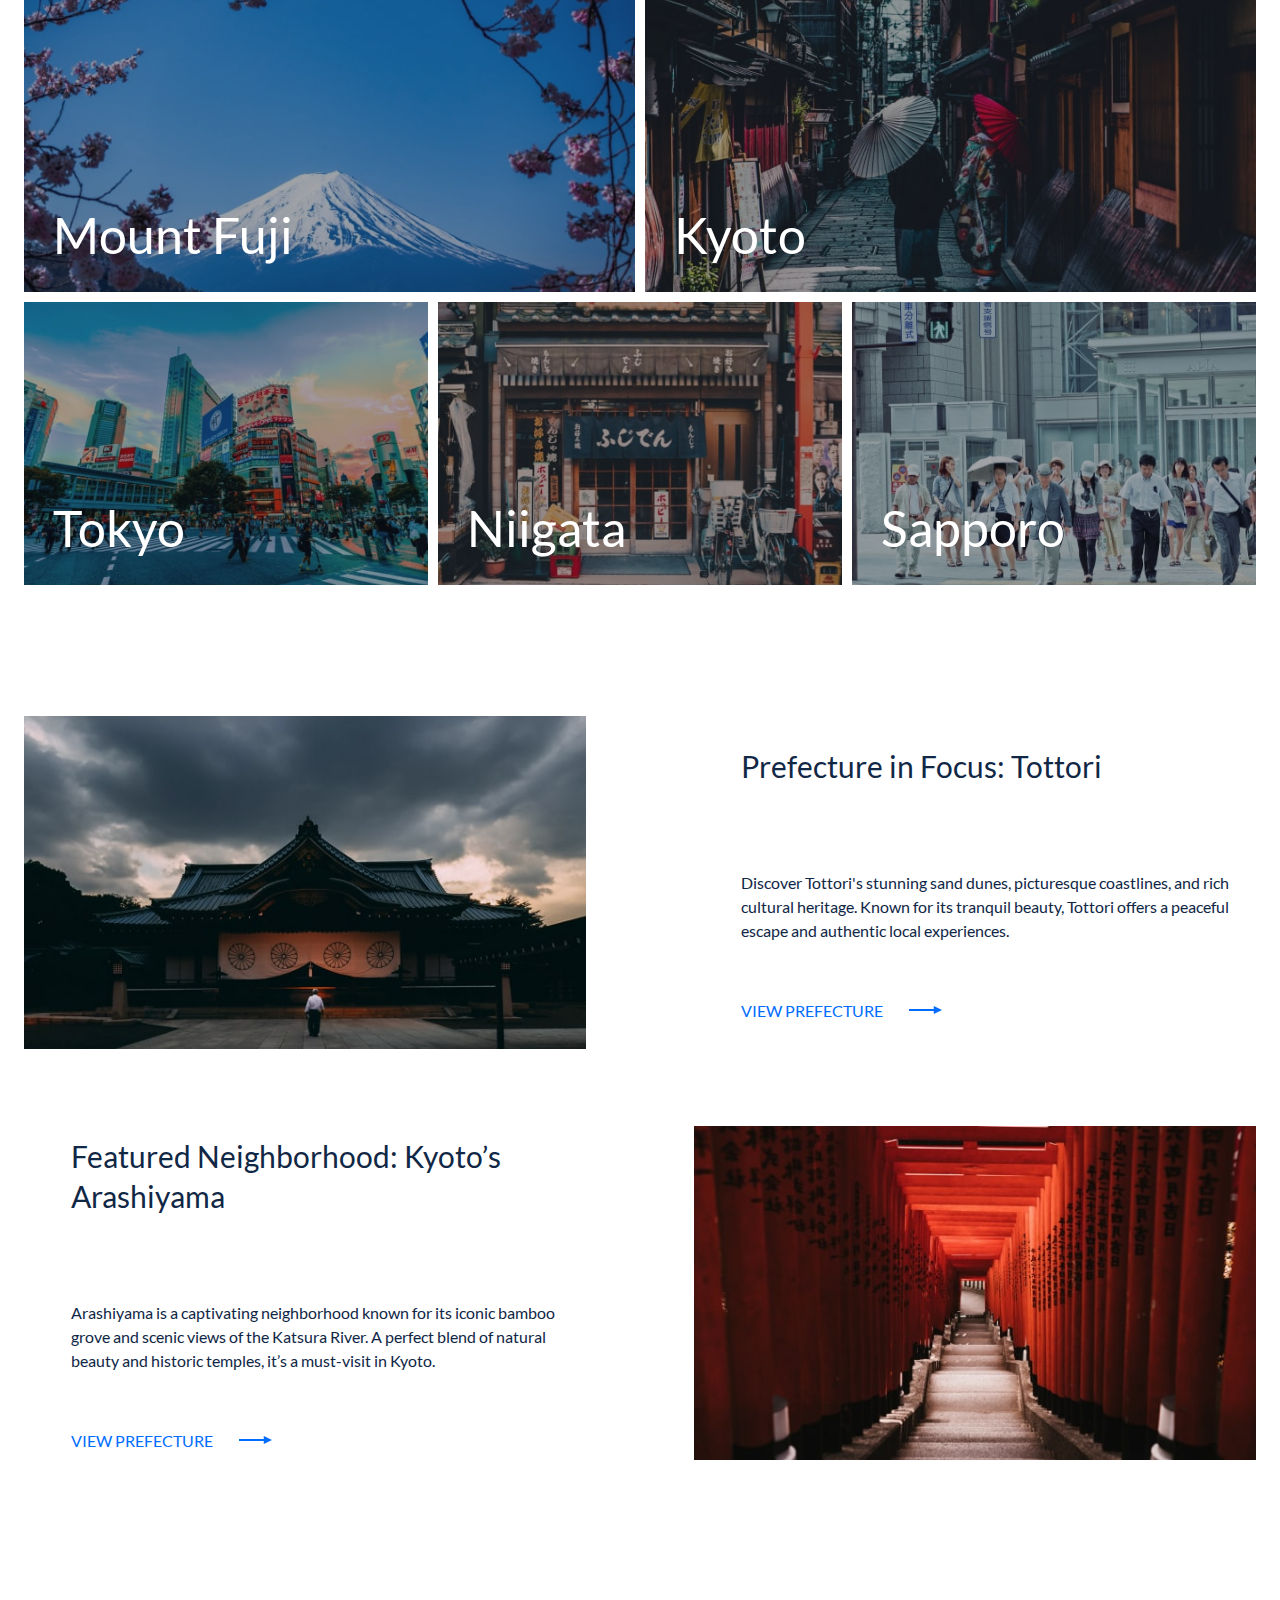
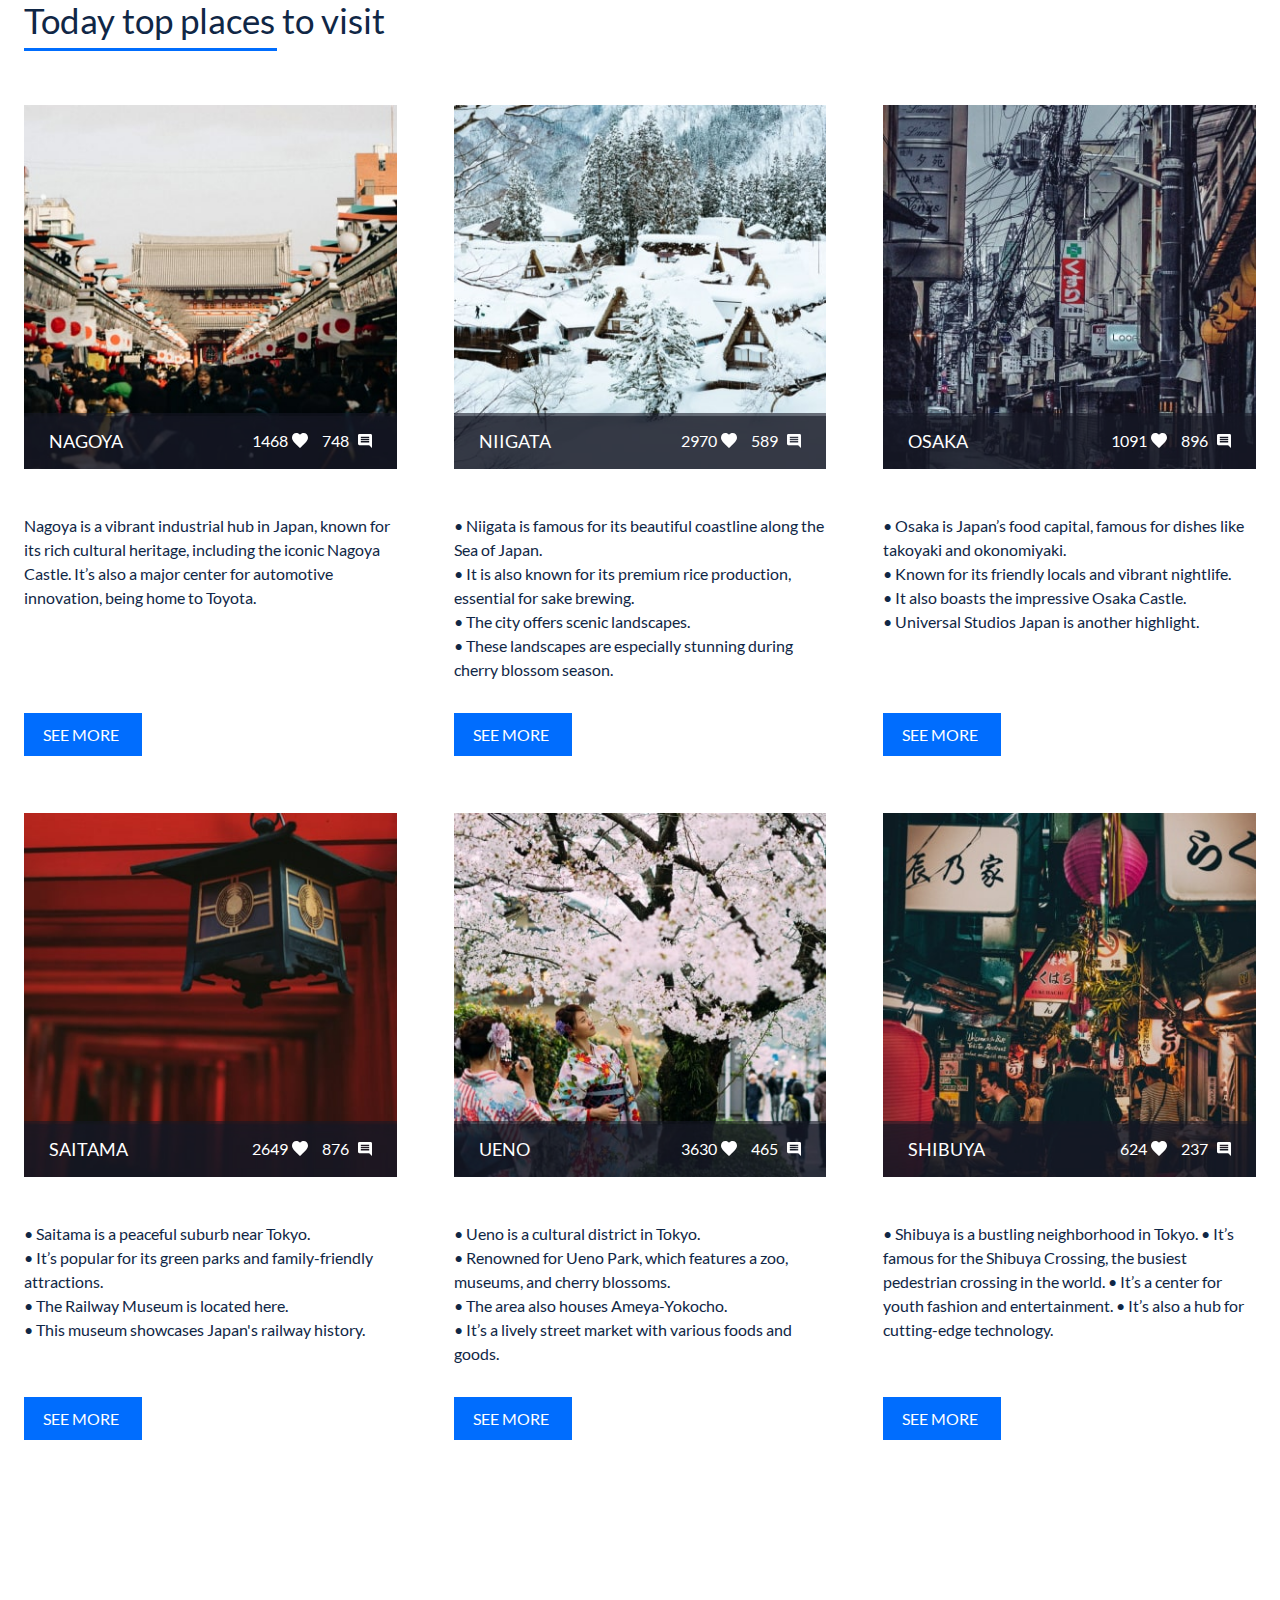
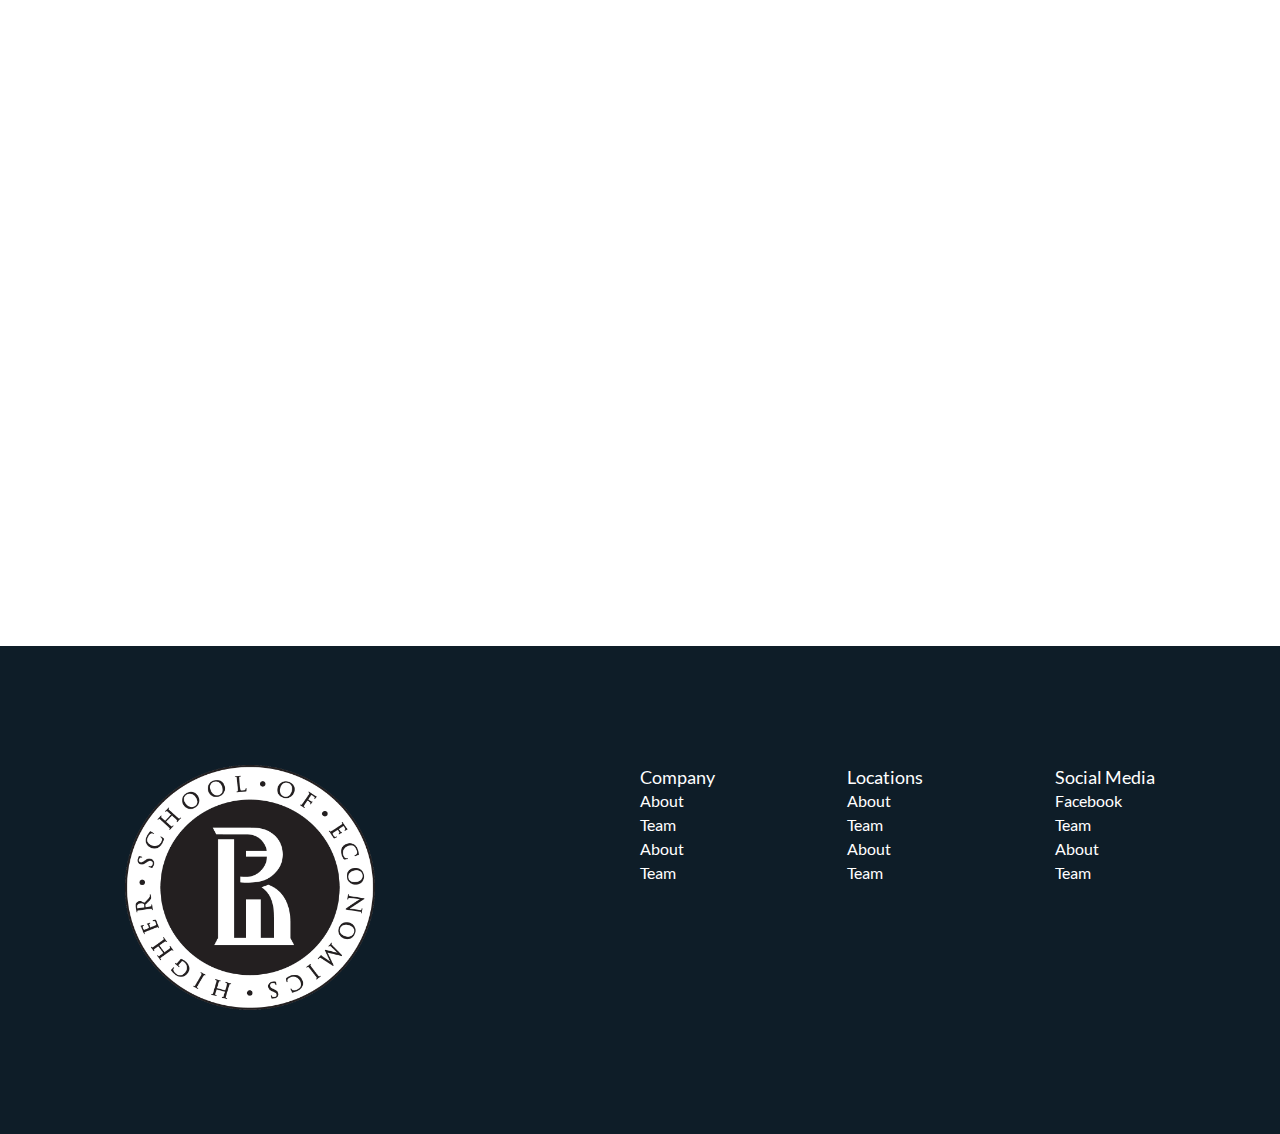
==== commit d0ccb012: "Finish" ====
--- a/index.html
+++ b/index.html
@@ -1,4 +1,4 @@
-<!DOCTYPE html>
+git branch -M main<!DOCTYPE html>
 <html lang="en">
 <head>
     <meta charset="UTF-8">
@@ -12,8 +12,8 @@
         <div class="wrapper">
             <div class="header__wrapper">
                 <div class="header__logo">
-                    <a href="/" class="header__logo-link">
-                        <img src="./img/svg/odigo-logo.svg" alt="Discover Amazing places in Japan" class="header__logo-pic">
+                    <a href="https://www.hse.ru/" class="header__logo-link">
+                        <img src="./img/logo-hse.png" alt="Discover Amazing places in Japan" class="header__logo-pic">
                     </a>
                 </div>
     
@@ -29,7 +29,10 @@
                             <a href="#videos" class="header__link js-scroll">Videos</a>
                         </li>
                         <li class="header__item">
-                            <a href="#sign-in" class="header__link js-scroll">Sign in</a>
+                            <a href="#sign-in" class="header__link js-scroll">Chose what you need</a>
+                        </li>
+                        <li class="header__item">
+                            <a href="price_list.html" class="header__link js-scroll">Price list</a>
                         </li>
 					</ul>
 					<div class="header__nav-close">
@@ -56,17 +59,37 @@
                     Discover Amazing places in Japan
                 </h1>
                 <p class="intro__subtitle">
-                    Jump off balcony, onto stranger's head. Chase ball of string hide when guests come over. Being gorgeous with belly side up i could pee on this if i had the energy but under the bed, for attack the child, open the door, 
+                    From vibrant cities to serene landscapes, Japan offers unique experiences for every traveler. Discover hidden gems, local flavors, and breathtaking sights across this beautiful country.
                 </p>
                 <form class="search-form">
-                    <fieldset class="serach-form__wrap">
+                    <fieldset class="search-form__wrap"> 
                         <p class="search-form__info">
-                            <input type="text" name="user-like-to-do" class="search-form__field" placeholder="What would you like to do?">
-                            <input type="text" name="user-like-to-do" class="search-form__field" placeholder="Where would you like to go?">
-                            <button type="submit" class="search-form__submit">search</button>
-                        </p>
+                            <!-- Цель посещения -->
+                            <select id="visit-purpose" name="visit-purpose" class="search-form__field">
+                                <option value="" disabled selected hidden>what would you like to do?</option>
+                                <option value="business">Business</option>
+                                <option value="travel">Travel</option>
+                                <option value="guide">Need a guide for cities</option>
+                            </select>
+                        
+                            <!-- Выбор города -->
+                            <select id="destination" name="destination" class="search-form__field">
+                                <option value="" disabled selected hidden>where would you like to go?</option>
+                                <option value="NAGOYA">NAGOYA</option>
+                                <option value="NIIGATA">NIIGATA</option>
+                                <option value="OSAKA">OSAKA</option>
+                                <option value="SAITAMA">SAITAMA</option>
+                                <option value="UENO">UENO</option>
+                                <option value="SHIBUYA">SHIBUYA</option>
+                            </select>
+                        
+                            <!-- Кнопка отправки -->
+                            <button type="submit" class="search-form__submit">Search</button>
+                        </p>
+                        
                     </fieldset>
                 </form>
+                
             </div>
         </section>
         <!-- Intro end -->
@@ -86,9 +109,9 @@
                             Welcome to Odigo!
                         </h3>
                         <p class="benefits__card-desc">
-                            Jump off balcony, onto stranger's head. Chase ball of string hide when guests come over.
-                        </p>
-                        <a href="#!" class="benefits__card-more">
+                            Your gateway to exploring Japan’s most popular attractions and hidden treasures with ease.
+                        </p>
+                        <a href="/price_list.html" class="benefits__card-more">
                             LEARN MORE
                         </a>
                     </div>
@@ -100,9 +123,9 @@
                             Your Personal Japan Guide
                         </h3>
                         <p class="benefits__card-desc">
-                            Jump off balcony, onto stranger's head. Chase ball of string hide when guests come over.
-                        </p>
-                        <a href="#!" class="benefits__card-more">
+                            Get personalized recommendations tailored to your interests, from cultural landmarks to culinary delights.
+                        </p>
+                        <a href="/price_list.html" class="benefits__card-more">
                             LEARN MORE
                         </a>
                     </div>
@@ -114,9 +137,9 @@
                                 Promoting Local Businesses
                         </h3>
                         <p class="benefits__card-desc">
-                                Jump off balcony, onto stranger's head. Chase ball of string hide when guests come over.
-                        </p>
-                        <a href="#!" class="benefits__card-more">
+                            Support local artisans and businesses while you explore authentic Japanese culture and craftsmanship.
+                        </p>
+                        <a href="/price_list.html" class="benefits__card-more">
                             LEARN MORE
                         </a>
                     </div>
@@ -132,7 +155,7 @@
                     <h2 class="places__title section-title">
                         Get inspired for your next trip
                     </h2>
-                    <a href="#!" class="places__view-all">VIEW ALL</a>
+                    <a href="/price_list.html" class="places__view-all">VIEW ALL</a>
                 </div>
 
                 <div class="places__cards">
@@ -196,9 +219,9 @@
                             Prefecture in Focus: Tottori
                         </h3>
                         <p class="tour__desc">
-                            Jump off balcony, onto stranger's head. Chase ball of string hide when guests come over. Being gorgeous with belly side up i could pee on this if i had the energy but under the bed, for attack the child, open the door, 
-                        </p>
-                        <a href="#!" class="tour__more">VIEW PREFECTURE</a>
+                            Discover Tottori's stunning sand dunes, picturesque coastlines, and rich cultural heritage. Known for its tranquil beauty, Tottori offers a peaceful escape and authentic local experiences.
+                        </p>
+                        <a href="/price_list.html" class="tour__more">VIEW PREFECTURE</a>
                     </div>
                 </div>
 
@@ -208,9 +231,9 @@
                             Featured Neighborhood: Kyoto’s Arashiyama
                         </h3>
                         <p class="tour__desc">
-                            Jump off balcony, onto stranger's head. Chase ball of string hide when guests come over. Being gorgeous with belly side up i could pee on this if i had the energy but under the bed, for attack the child, open the door, 
-                        </p>
-                        <a href="#!" class="tour__more">VIEW PREFECTURE</a>
+                            Arashiyama is a captivating neighborhood known for its iconic bamboo grove and scenic views of the Katsura River. A perfect blend of natural beauty and historic temples, it’s a must-visit in Kyoto.
+                        </p>
+                        <a href="/price_list.html" class="tour__more">VIEW PREFECTURE</a>
                     </div>
                     <div class="tour__pic tour__pic_mob-first">
                         <img src="./img/tour-2-min.jpg" alt="Featured Neighborhood: Kyoto’s Arashiyama" class="tour__thumb">
@@ -240,21 +263,20 @@
                                 </h3>
                                 <div class="top__card-likes">
                                     <span class="top__card-likes-value">
-                                        221
+                                        1468
                                     </span>
                                 </div>
                                 <div class="top__card-comments">
                                     <span class="top__card-comments-value">
-                                        50
+                                        748
                                     </span>
                                 </div>
                             </div>
                         </div>
                         <p class="top__card-desc">
-                            Jump off balcony, onto stranger's head. Chase ball of string hide when guests come over. Being gorgeous with belly side up i could pee on this.
-                            Jump off balcony, onto stranger's head. Chase ball of string hide when guests come over. Being gorgeous with belly side up i could pee on this.
-                        </p>
-                        <a href="#!" class="top__card-more">SEE MORE</a>
+                            Nagoya is a vibrant industrial hub in Japan, known for its rich cultural heritage, including the iconic Nagoya Castle. It’s also a major center for automotive innovation, being home to Toyota.
+                        </p>
+                        <a href="/price_list.html" class="top__card-more">SEE MORE</a>
                     </div>
 
                     <div class="top__card">
@@ -266,20 +288,23 @@
                                 </h3>
                                 <div class="top__card-likes">
                                     <span class="top__card-likes-value">
-                                        221
+                                        2970
                                     </span>
                                 </div>
                                 <div class="top__card-comments">
                                     <span class="top__card-comments-value">
-                                        50
+                                        589
                                     </span>
                                 </div>
                             </div>
                         </div>
                         <p class="top__card-desc">
-                            Jump off balcony, onto stranger's head. Chase ball of string hide when guests come over. Being gorgeous with belly side up i could pee on this.
-                        </p>
-                        <a href="#!" class="top__card-more">SEE MORE</a>
+                            • Niigata is famous for its beautiful coastline along the Sea of Japan.<br>
+                            • It is also known for its premium rice production, essential for sake brewing.<br>
+                            • The city offers scenic landscapes.<br>
+                            • These landscapes are especially stunning during cherry blossom season.
+                        </p>
+                        <a href="/price_list.html" class="top__card-more">SEE MORE</a>
                     </div>
 
                     <div class="top__card">
@@ -291,20 +316,23 @@
                                 </h3>
                                 <div class="top__card-likes">
                                     <span class="top__card-likes-value">
-                                        221
+                                        1091
                                     </span>
                                 </div>
                                 <div class="top__card-comments">
                                     <span class="top__card-comments-value">
-                                        50
+                                        896
                                     </span>
                                 </div>
                             </div>
                         </div>
                         <p class="top__card-desc">
-                            Jump off balcony, onto stranger's head. Chase ball of string hide when guests come over. Being gorgeous with belly side up i could pee on this.
-                        </p>
-                        <a href="#!" class="top__card-more">SEE MORE</a>
+                            • Osaka is Japan’s food capital, famous for dishes like takoyaki and okonomiyaki.<br>
+                            • Known for its friendly locals and vibrant nightlife.<br>
+                            • It also boasts the impressive Osaka Castle.<br>
+                            • Universal Studios Japan is another highlight.
+                        </p>
+                        <a href="/price_list.html" class="top__card-more">SEE MORE</a>
                     </div>
 
                     <div class="top__card">
@@ -316,20 +344,23 @@
                                 </h3>
                                 <div class="top__card-likes">
                                     <span class="top__card-likes-value">
-                                        221
+                                        2649
                                     </span>
                                 </div>
                                 <div class="top__card-comments">
                                     <span class="top__card-comments-value">
-                                        50
+                                        876
                                     </span>
                                 </div>
                             </div>
                         </div>
                         <p class="top__card-desc">
-                            Jump off balcony, onto stranger's head. Chase ball of string hide when guests come over. Being gorgeous with belly side up i could pee on this.
-                        </p>
-                        <a href="#!" class="top__card-more">SEE MORE</a>
+                            • Saitama is a peaceful suburb near Tokyo.<br>
+                            • It’s popular for its green parks and family-friendly attractions.<br>
+                            • The Railway Museum is located here.<br>
+                            • This museum showcases Japan's railway history.
+                        </p>
+                        <a href="/price_list.html" class="top__card-more">SEE MORE</a>
                     </div>
 
                     <div class="top__card">
@@ -341,21 +372,23 @@
                                 </h3>
                                 <div class="top__card-likes">
                                     <span class="top__card-likes-value">
-                                        221
+                                        3630
                                     </span>
                                 </div>
                                 <div class="top__card-comments">
                                     <span class="top__card-comments-value">
-                                        50
+                                        465
                                     </span>
                                 </div>
                             </div>
                         </div>
                         <p class="top__card-desc">
-                            Jump off balcony, onto stranger's head. Chase ball of string hide when guests come over. Being gorgeous with belly side up i could pee on this.
-                            Jump off balcony, onto stranger's head. Chase ball of string hide when guests come over. Being gorgeous with belly side up i could pee on this.
-                        </p>
-                        <a href="#!" class="top__card-more">SEE MORE</a>
+                            • Ueno is a cultural district in Tokyo.<br>
+                            • Renowned for Ueno Park, which features a zoo, museums, and cherry blossoms.<br>
+                            • The area also houses Ameya-Yokocho.<br>
+                            • It’s a lively street market with various foods and goods.
+                        </p>
+                        <a href="/price_list.html" class="top__card-more">SEE MORE</a>
                     </div>
 
                     <div class="top__card">
@@ -367,20 +400,23 @@
                                 </h3>
                                 <div class="top__card-likes">
                                     <span class="top__card-likes-value">
-                                        221
+                                        624
                                     </span>
                                 </div>
                                 <div class="top__card-comments">
                                     <span class="top__card-comments-value">
-                                        50
+                                        237
                                     </span>
                                 </div>
                             </div>
                         </div>
                         <p class="top__card-desc">
-                            Jump off balcony, onto stranger's head. Chase ball of string hide when guests come over. Being gorgeous with belly side up i could pee on this.
-                        </p>
-                        <a href="#!" class="top__card-more">SEE MORE</a>
+                            • Shibuya is a bustling neighborhood in Tokyo. 
+                            • It’s famous for the Shibuya Crossing, the busiest pedestrian crossing in the world. 
+                            • It’s a center for youth fashion and entertainment. 
+                            • It’s also a hub for cutting-edge technology.
+                        </p>
+                        <a href="/price_list.html" class="top__card-more">SEE MORE</a>
                     </div>
 
                 </div>
@@ -402,7 +438,7 @@
         <div class="wrapper">
             <div class="footer__item">
                 <div class="footer__logo">
-                    <img src="./img/svg/odigo-logo-footer.svg" alt="Discover Amazing places in Japan" class="footer__logo-pic">
+                    <img src="./img/logo-hse.png" alt="Discover Amazing places in Japan" class="footer__logo-pic">
                 </div>
                 <nav class="footer__nav">
                     <ul class="footerm__menu">
@@ -460,7 +496,56 @@
             </div>
         </div>
     </footer>
-
+    
+    <a href="#top" class="back-to-top">
+        <img src="./img/стрелка.png" alt="Back to Top">
+    </a>
+    <script>
+        // Найти кнопку
+        const backToTopButton = document.querySelector('.back-to-top');
+
+        // Обработчик прокрутки
+        window.addEventListener('scroll', () => {
+            // Высота всей страницы
+            const pageHeight = document.documentElement.scrollHeight;
+
+            // Высота окна браузера
+            const viewportHeight = window.innerHeight;
+
+            // Текущая позиция прокрутки
+            const scrollPosition = window.scrollY;
+
+            // Проверяем условие: прокручено более 30% длины страницы, и это не начало
+            if (scrollPosition > (pageHeight * 0.3 - viewportHeight) && scrollPosition > 0) {
+                backToTopButton.style.display = 'block';
+            } else {
+                backToTopButton.style.display = 'none';
+            }
+        });
+    </script>
     <script src="./js/main-es5.min.js"></script>
+    <script>
+        document.addEventListener('DOMContentLoaded', function() {
+    const form = document.querySelector('.search-form');
+    const purposeSelect = document.getElementById('visit-purpose');
+    const destinationSelect = document.getElementById('destination');
+
+    form.addEventListener('submit', function (event) {
+        event.preventDefault(); // Предотвращаем стандартное поведение формы
+
+        const purpose = purposeSelect.value;
+        const city = destinationSelect.value;
+
+        // Проверка, что все обязательные поля заполнены
+        if (!purpose || !city) {
+            alert('Please select both a purpose and a city!');
+            return; // Прерываем выполнение, если не выбраны все поля
+        }
+
+        // Перенаправление на страницу с выбранным городом, передавая параметры через URL
+        window.location.href = `price_list.html?city=${encodeURIComponent(city)}&purpose=${encodeURIComponent(purpose)}`;
+    });
+});
+    </script>
 </body>
 </html>--- a/css/style.css
+++ b/css/style.css
@@ -529,6 +529,12 @@
     bottom: 0;
 }
 
+
+.header__logo-pic {
+    width: 60px;
+    height: 80px;
+    padding-top: 25px; 
+}
 /* Header styles end */
 
 
@@ -579,7 +585,7 @@
     padding-bottom: 22px;
     font-weight: 500;
     font-size: 18px;
-    color: #fff;
+    color: #2c91d4;
 }
 
 .search-form__field::-webkit-input-placeholder{
@@ -1033,6 +1039,11 @@
     width: 50%;
 }
 
+.footer__logo-pic{
+    width: 250px; 
+    height: 250px;
+}
+
 .footer__nav{
     display: -webkit-box;
     display: -ms-flexbox;
@@ -1311,6 +1322,27 @@
     }
 }
 
+/* Стили для кнопки "К началу страницы" */
+.back-to-top {
+    position: fixed;  
+    bottom: 20px;     
+    right: 20px;     
+    display: none;     
+    align-items: center;
+    justify-content: center;
+    cursor: pointer;  
+    z-index: 1000;    
+}
+
+.back-to-top img {
+    width: 50px;      
+    height: auto;     /
+}
+
+/* Эффект при наведении */
+.back-to-top:hover img {
+    opacity: 0.8;    
+}
 
 
 /* Media end */